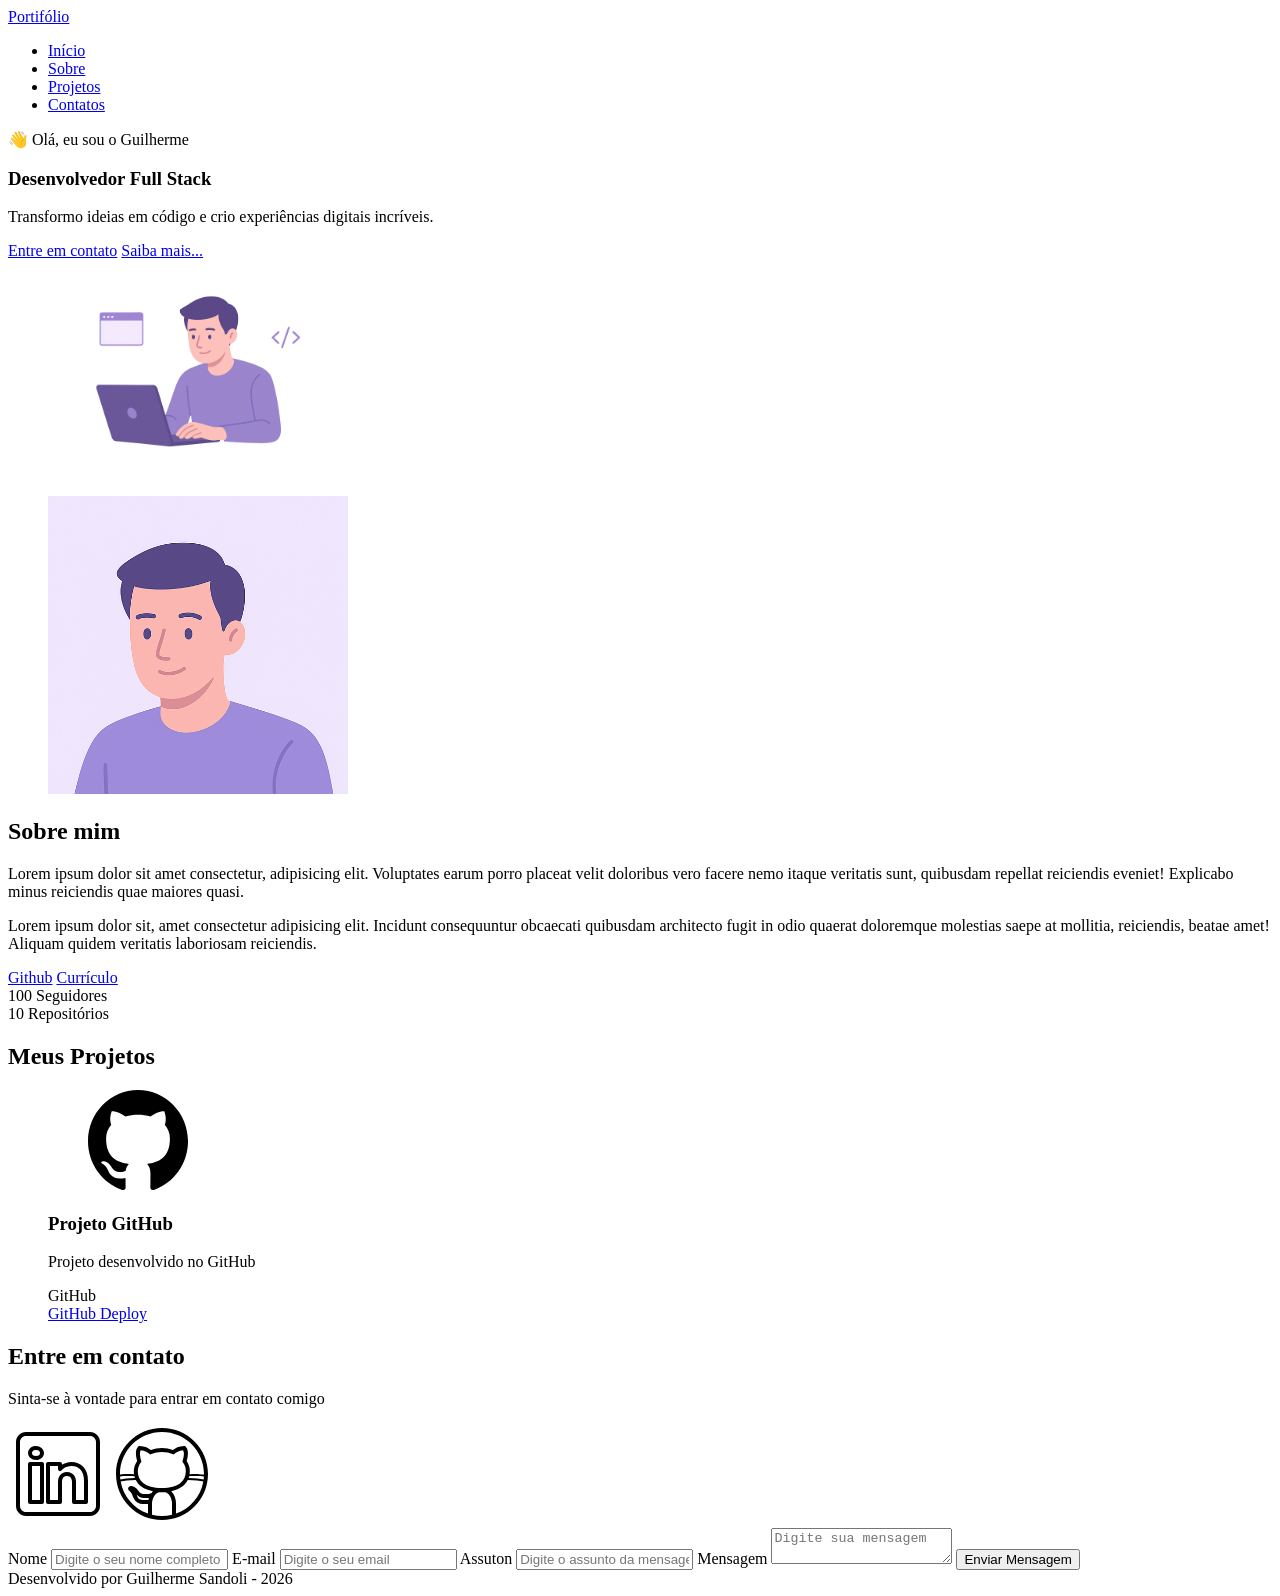
==== index.html @ ab2e829a ":sparkles: success finalizado!" ====
<!DOCTYPE html>
<html lang="pt-br">

<head>
    <meta charset="UTF-8">
    <meta name="viewport" content="width=device-width, initial-scale=1.0">
    <meta name="author" content="Guilherme Sandoli">
    <meta name="description"
        content="Portfólio Pessoal do Guilherme Sandoli, desenvolvedor Full Stack especializado em criar experiências digitais incríveis. Conheça meus projetos e entre em contato.">
    <meta name="robots" content="index, follow">
    <meta name="author" content="Guilherme Sandoli">
    <link rel="icon" type="iamge/svg+xml" href="./assets/img/favicon.svg">
    <title>Portifólio do Guilherme Sandoli</title>
</head>

<body>
    <!-- Cabeçalho da Página-->
    <header>
        <div>
            <!--Titulo do Cabeçalho-->
            <a href="index.html" id="titulo">Portifólio</a>

            <!-- Menu de Navegação-->
            <nav>
                <ul class="menu-list">
                    <li><a href="#hero">Início</a></li>
                    <li><a href="#about">Sobre</a></li>
                    <li><a href="#projects">Projetos</a></li>
                    <li><a href="#contact">Contatos</a></li>
                </ul>
            </nav>
        </div>
    </header>
    <!-- Seção Principal da Página-->
    <main>
        <!-- Seção Hero-->
        <section id="hero" class="section-container hero-container">

            <article>
                <span>👋 Olá, eu sou o Guilherme</span>
                <h1>Desenvolvedor Full Stack</h1>
                <p>Transformo ideias em código e crio experiências digitais incríveis.</p>
                <div class="buttons-container">
                    <a href="#contact" class="botao">Entre em contato</a>
                    <a href="#about" class="botao-outline">Saiba mais...</a>
                </div>

            </article>
            <figure class="hero-image">
                <img src="./assets/img/foto_dev_man.svg" alt="Foto do Autor do Site" class="float-animation"
                    width="300px">
            </figure>
        </section>
        <!-- Seção Sobre Mim-->
        <section id="about" class="section-container about-container">

            <figure class="about-image">
                <img src="./assets/img/avatar_dev_man.svg" alt="Foto - Perfil Autor do Site" width="300px">
            </figure>
            <article class="about-content">
                <h2>Sobre mim</h2>
                <p>Lorem ipsum dolor sit amet consectetur, adipisicing elit. Voluptates earum porro placeat velit
                    doloribus vero facere nemo itaque veritatis sunt, quibusdam repellat reiciendis eveniet! Explicabo
                    minus reiciendis quae maiores quasi.</p>
                <p>Lorem ipsum dolor sit, amet consectetur adipisicing elit. Incidunt consequuntur obcaecati quibusdam
                    architecto fugit in odio quaerat doloremque molestias saepe at mollitia, reiciendis, beatae amet!
                    Aliquam quidem veritatis laboriosam reiciendis.</p>
                <div class="about-buttons-data">
                    <div class="buttons-container">
                        <a href="#" target="_blank" class="botao">Github</a>
                        <a href="#" target="_blank" class="botao-outline">Currículo</a>
                    </div>
                    <div class="data=container">
                        <div class="data-item">
                            <span class="data-number">100</span>
                            <span class="data-label">Seguidores</span>
                        </div>
                        <div class="data-item">
                            <span class="data-number">10</span>
                            <span class="data-label">Repositórios</span>
                        </div>
                    </div>
                </div>
            </article>

        </section>
        <!-- Seção Projetos-->
        <section id="projects" class="section-container projects-container">
            <h2>Meus Projetos</h2>

            <!-- Swiper Container -->
            <div class="swiper projects-swiper">
                <div class="swiper-wrapper">

                    <figure class="swiper-slide">

                        <article class="project-card">

                            <!-- Ícone da Tecnologia padrão do projeto -->
                            <figure class="project-image">
                                <img src="./assets/icons/languages/github.svg" alt="Ícone do GitHub" width="100px">
                            </figure>

                            <!-- Conteúdo do Projeto -->
                            <div class="project-content">

                                <h3>Projeto GitHub</h3>
                                <p>Projeto desenvolvido no GitHub</p>

                                <!-- Tags do Projeto -->
                                <div class="project-tags">
                                    <span class="tag">GitHub</span>
                                </div>

                                <!-- Links do Projeto -->
                                <div class="project-buttons">
                                    <a href="#" target="_blank" class="botao botao-sm">

                                        GitHub
                                    </a>
                                    <a href="#" target="_blank" class="botao-outline botao-sm">

                                        Deploy
                                    </a>
                                </div>

                            </div>

                        </article>

                </div>

            </div>

            <!-- Botões de Navegação -->
            <div class="swiper-button-next"></div>
            <div class="swiper-button-prev"></div>

            <!-- Paginação -->
            <div class="swiper-pagination"></div>

            </div>


        </section>
        <!-- Seção Contato-->
        <section id="contact" class="section=container contact-container">
            <article>
                <h2>Entre em contato</h2>
                <p>Sinta-se à vontade para entrar em contato comigo</p>

                <div class="social-container">
                    <a href="https://www.linkedin.com/in/guisandoli/" target="_blank" class="social-icon" aria-label="Linkedin"><img src="./assets/icons/social/linkedin.svg" alt="Link do Linkedin"></a>
                    <a href="https://github.com/guitxc" target="_blank" class="social-icon" aria-label="Github"><img src="./assets/icons/social/github.svg" alt="Link do Github"></a>
                </div>
            </article>
            <form id="formulario">

                <label for="nome">Nome</label>
                <input id="nome" name="nome" type="text" placeholder="Digite o seu nome completo">
                <span id="erro-nome"></span>
                
                <label for="email">E-mail</label>
                <input id="email" name="email" type="text" placeholder="Digite o seu email">
                <span id="erro-email"></span>

                <label for="assunto">Assuton</label>
                <input id="assunto" name="assunto" type="text" placeholder="Digite o assunto da mensagem">
                <span id="erro-assunto"></span>

                <label for="messagem">Mensagem</label>
                <textarea name="mensagem" id="mensagem" placeholder="Digite sua mensagem"></textarea>
                <span id="erro-mensagem"></span>
                <button class="botao" type="submit">Enviar Mensagem</button>

            </form>

        </section>
    </main>
    <!-- Rodapé da Página-->
    <footer>
        Desenvolvido por Guilherme Sandoli - 2026
    </footer>
</body>

</html>
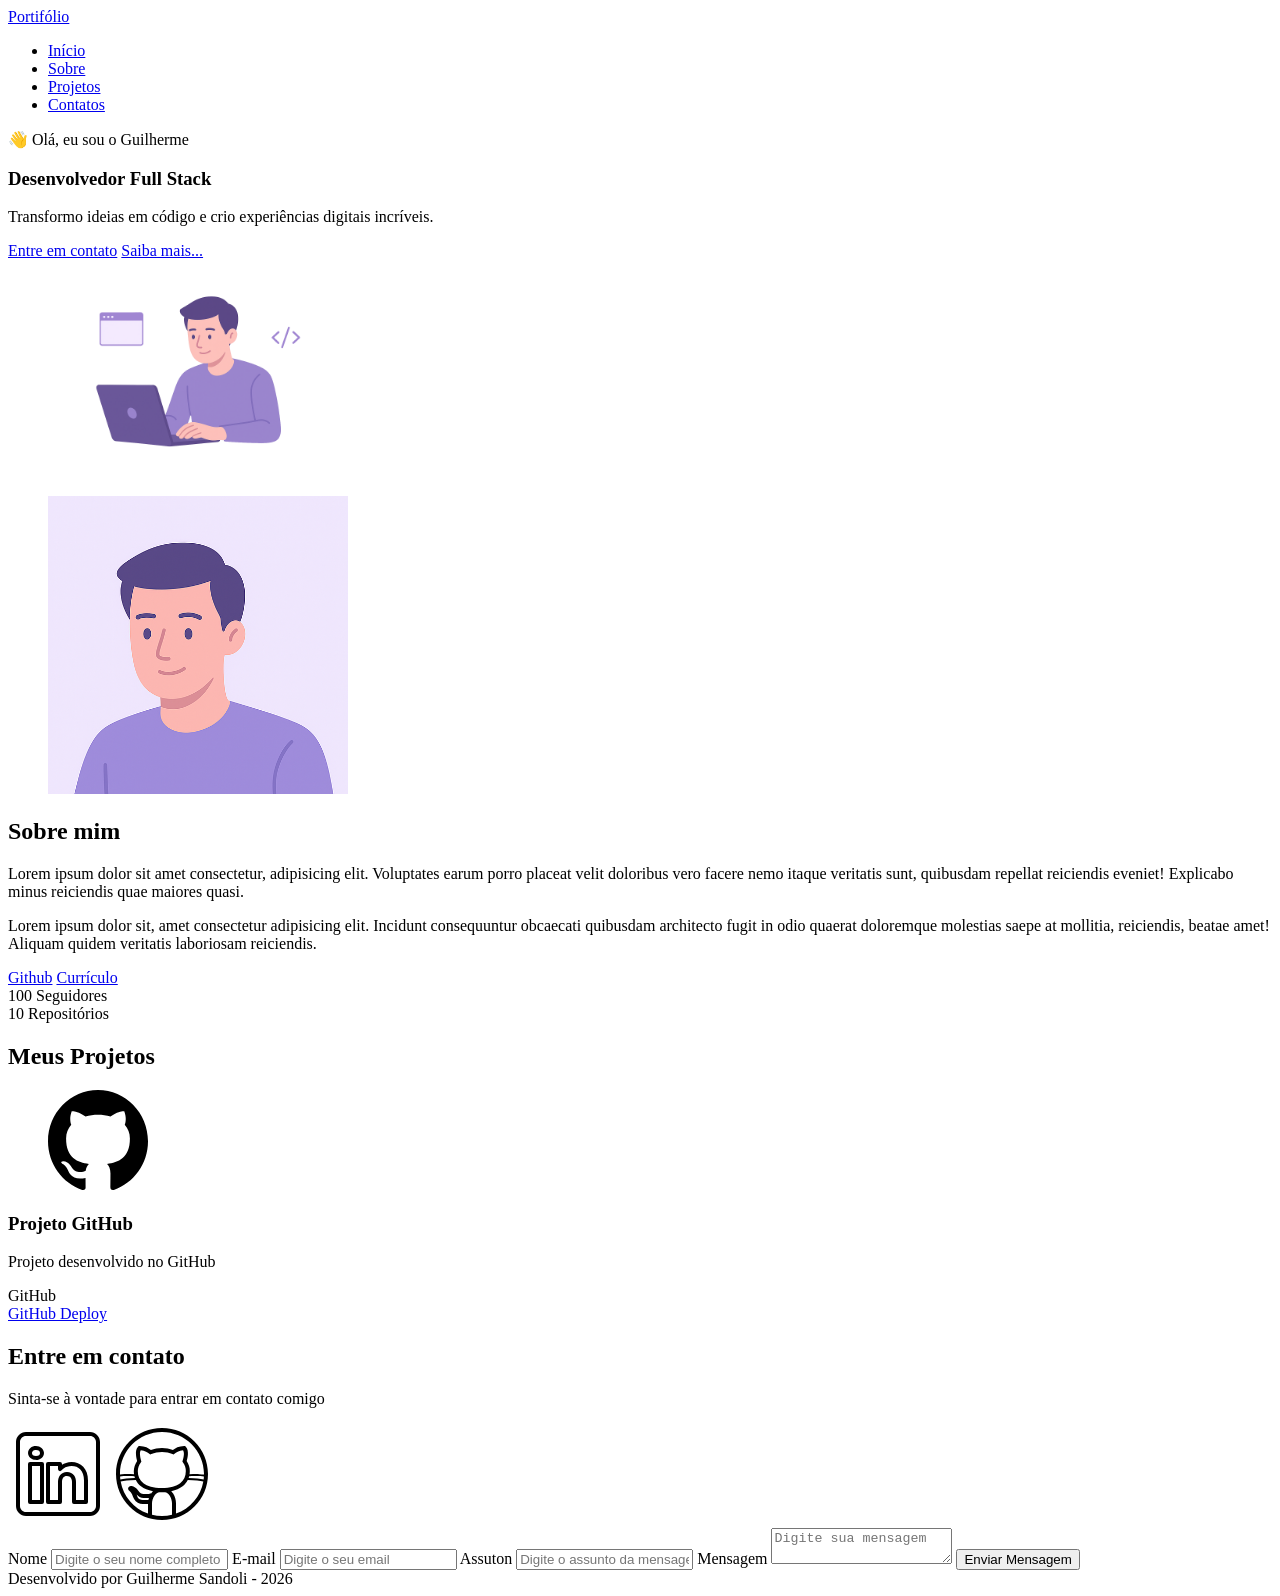
==== commit aaff13de: "✨ New Feature: Criação da branch 01_html" ====
--- a/index.html
+++ b/index.html
@@ -92,7 +92,7 @@
             <div class="swiper projects-swiper">
                 <div class="swiper-wrapper">
 
-                    <figure class="swiper-slide">
+                    <div class="swiper-slide">
 
                         <article class="project-card">
 
@@ -128,16 +128,16 @@
 
                         </article>
 
+                    </div>
+
                 </div>
 
-            </div>
+                <!-- Botões de Navegação -->
+                <div class="swiper-button-next"></div>
+                <div class="swiper-button-prev"></div>
 
-            <!-- Botões de Navegação -->
-            <div class="swiper-button-next"></div>
-            <div class="swiper-button-prev"></div>
-
-            <!-- Paginação -->
-            <div class="swiper-pagination"></div>
+                <!-- Paginação -->
+                <div class="swiper-pagination"></div>
 
             </div>
 
@@ -150,8 +150,10 @@
                 <p>Sinta-se à vontade para entrar em contato comigo</p>
 
                 <div class="social-container">
-                    <a href="https://www.linkedin.com/in/guisandoli/" target="_blank" class="social-icon" aria-label="Linkedin"><img src="./assets/icons/social/linkedin.svg" alt="Link do Linkedin"></a>
-                    <a href="https://github.com/guitxc" target="_blank" class="social-icon" aria-label="Github"><img src="./assets/icons/social/github.svg" alt="Link do Github"></a>
+                    <a href="https://www.linkedin.com/in/guisandoli/" target="_blank" class="social-icon"
+                        aria-label="Linkedin"><img src="./assets/icons/social/linkedin.svg" alt="Link do Linkedin"></a>
+                    <a href="https://github.com/guitxc" target="_blank" class="social-icon" aria-label="Github"><img
+                            src="./assets/icons/social/github.svg" alt="Link do Github"></a>
                 </div>
             </article>
             <form id="formulario">
@@ -159,7 +161,7 @@
                 <label for="nome">Nome</label>
                 <input id="nome" name="nome" type="text" placeholder="Digite o seu nome completo">
                 <span id="erro-nome"></span>
-                
+
                 <label for="email">E-mail</label>
                 <input id="email" name="email" type="text" placeholder="Digite o seu email">
                 <span id="erro-email"></span>
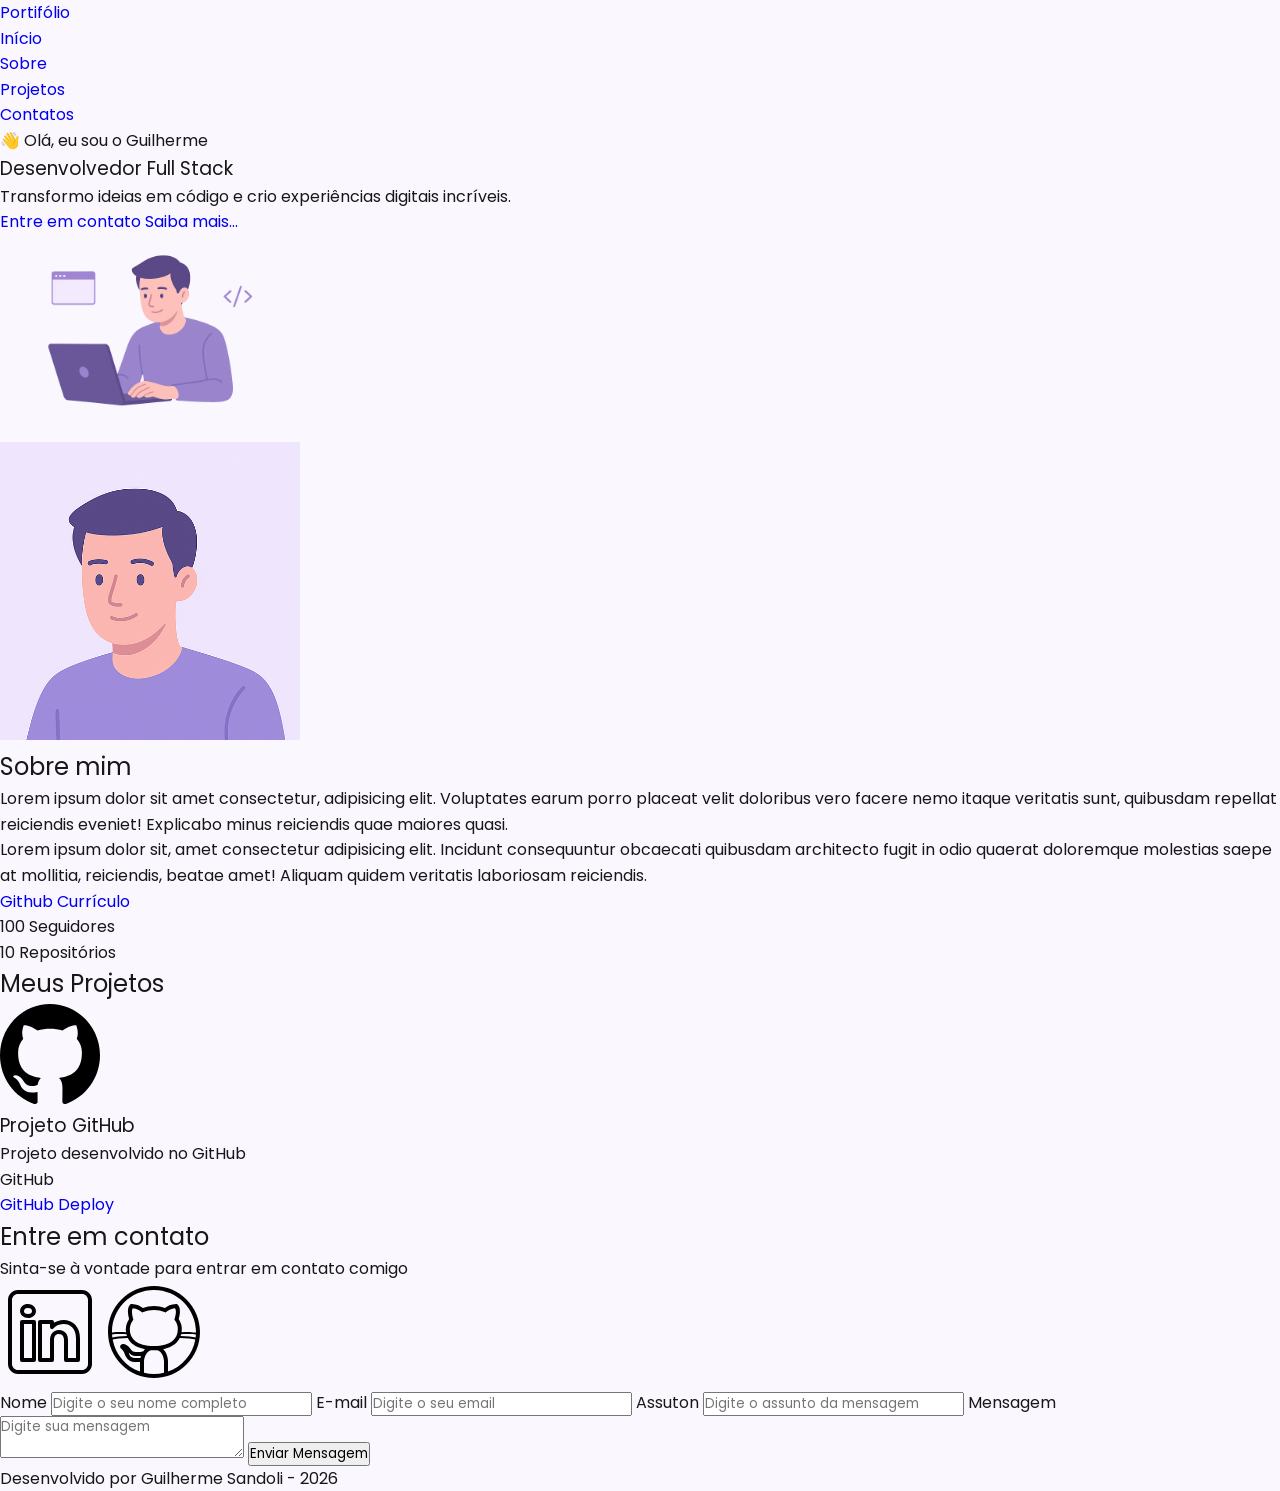
==== commit eeb65fbe: "📱 Design:  Css iniciado" ====
--- a/index.html
+++ b/index.html
@@ -2,6 +2,12 @@
 <html lang="pt-br">
 
 <head>
+    <!-- Fontes do Google -->
+    <link rel="preconnect" href="https://fonts.googleapis.com">
+    <link rel="preconnect" href="https://fonts.gstatic.com" crossorigin>
+
+    <!-- Fonte do Google - Poppins -->
+    <link href="https://fonts.googleapis.com/css2?family=Poppins&display=swap" rel="stylesheet">
     <meta charset="UTF-8">
     <meta name="viewport" content="width=device-width, initial-scale=1.0">
     <meta name="author" content="Guilherme Sandoli">
@@ -10,6 +16,7 @@
     <meta name="robots" content="index, follow">
     <meta name="author" content="Guilherme Sandoli">
     <link rel="icon" type="iamge/svg+xml" href="./assets/img/favicon.svg">
+    <link rel="stylesheet" href="./assets/css/styles.css">
     <title>Portifólio do Guilherme Sandoli</title>
 </head>
 
--- a/assets/css/styles.css
+++ b/assets/css/styles.css
@@ -0,0 +1,78 @@
+* {
+    margin: 0;
+    padding: 0;
+    box-sizing: border-box;
+    font-family: 'Poppins', sans-serif;
+    font-weight: 400;
+    text-decoration: none;
+    outline: none;
+}
+
+/* Variáveis */
+
+:root {
+
+    /* Paleta de Cores - Purple */
+    --purple-50: #f4eaff;
+    --purple-100: #e9dcfa;
+    --purple-200: #cdb3f0;
+    --purple-300: #b186e5;
+    --purple-400: #9460db;
+    --purple-500: #6b36c8;
+    --purple-600: #5b2ca0;
+    --purple-700: #4c2177;
+    --purple-800: #441f88;
+    --purple-900: #2a0e4d;
+    --purple-950: #1a0730;
+
+    /* Cores Neutras */
+    --gray-200: #e8e8e8;
+    --gray-400: #505861;
+    --black: #171717;
+    --white: #FAF7FF;
+
+    /* Cores de Estado */
+    --error: #e63946;
+
+    /* Sombras */
+    --shadow-sm: 0 0.25rem 0.5rem rgba(0, 0, 0, 0.05);
+    --shadow-md: 0 0.25rem 0.75rem rgba(107, 54, 200, 0.3);
+    --shadow-lg: 0 0.5rem 1.5rem rgba(107, 54, 200, 0.2);
+
+    /* Espaçamentos */
+    --spacing-xs: 0.5rem;
+    --spacing-sm: 1rem;
+    --spacing-md: 1.5rem;
+    --spacing-lg: 2rem;
+    --spacing-xl: 3rem;
+    --spacing-2xl: 4rem;
+
+    /* Tamanhos de Fonte */
+    --text-sm: 0.75rem;
+    --text-base: 1rem;
+    --text-lg: 1.25rem;
+    --text-xl: 1.5rem;
+    --text-2xl: 2rem;
+    --text-3xl: 2.5rem;
+
+    /* Border Radius */
+    --radius-sm: 0.25rem;
+    --radius-md: 0.5rem;
+    --radius-lg: 1rem;
+    --radius-xl: 2rem;
+    --radius-full: 50%;
+
+    /* Animação Padrão */
+    --transition-default: all 0.3s ease;
+}
+
+html {
+    scroll-behavior: smooth;
+}
+
+body {
+    min-height: 100vh;
+    background-color: var(--white);
+    line-height: 1.6;
+    color: var(--black);
+}
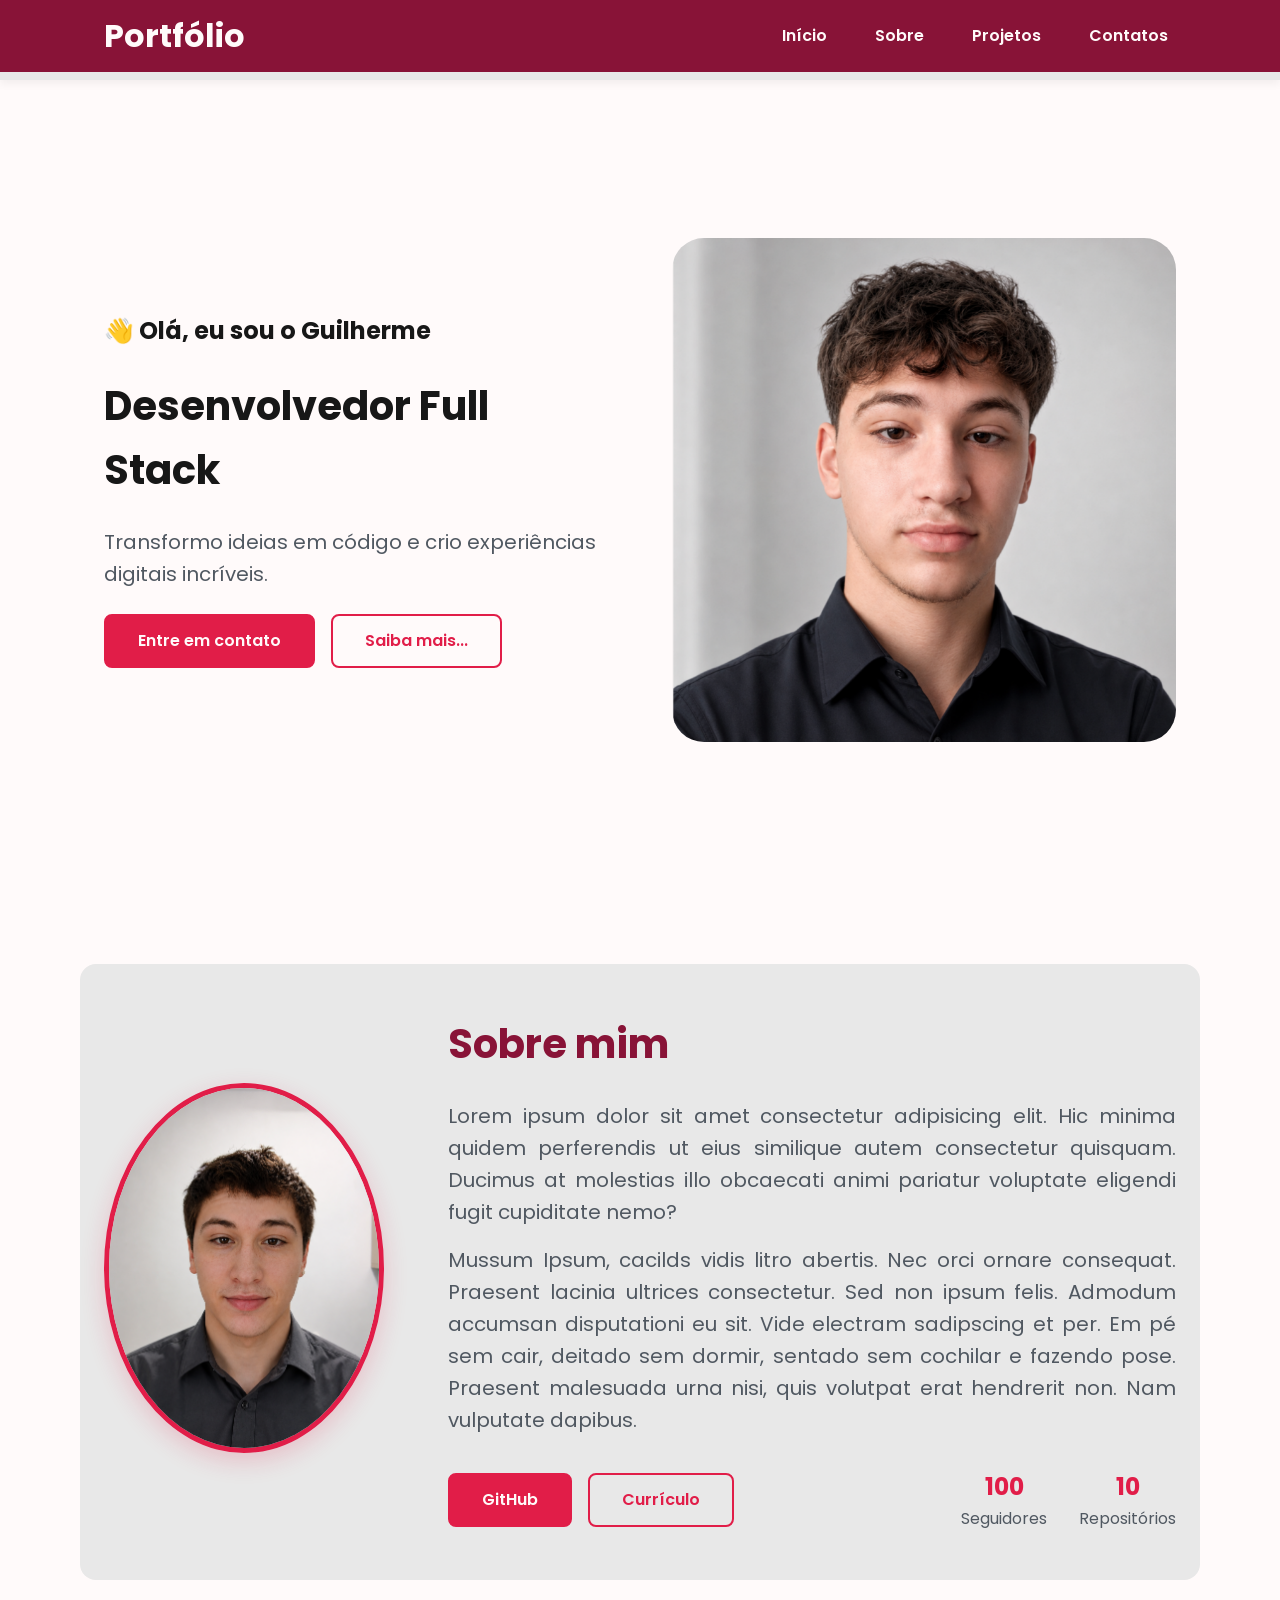
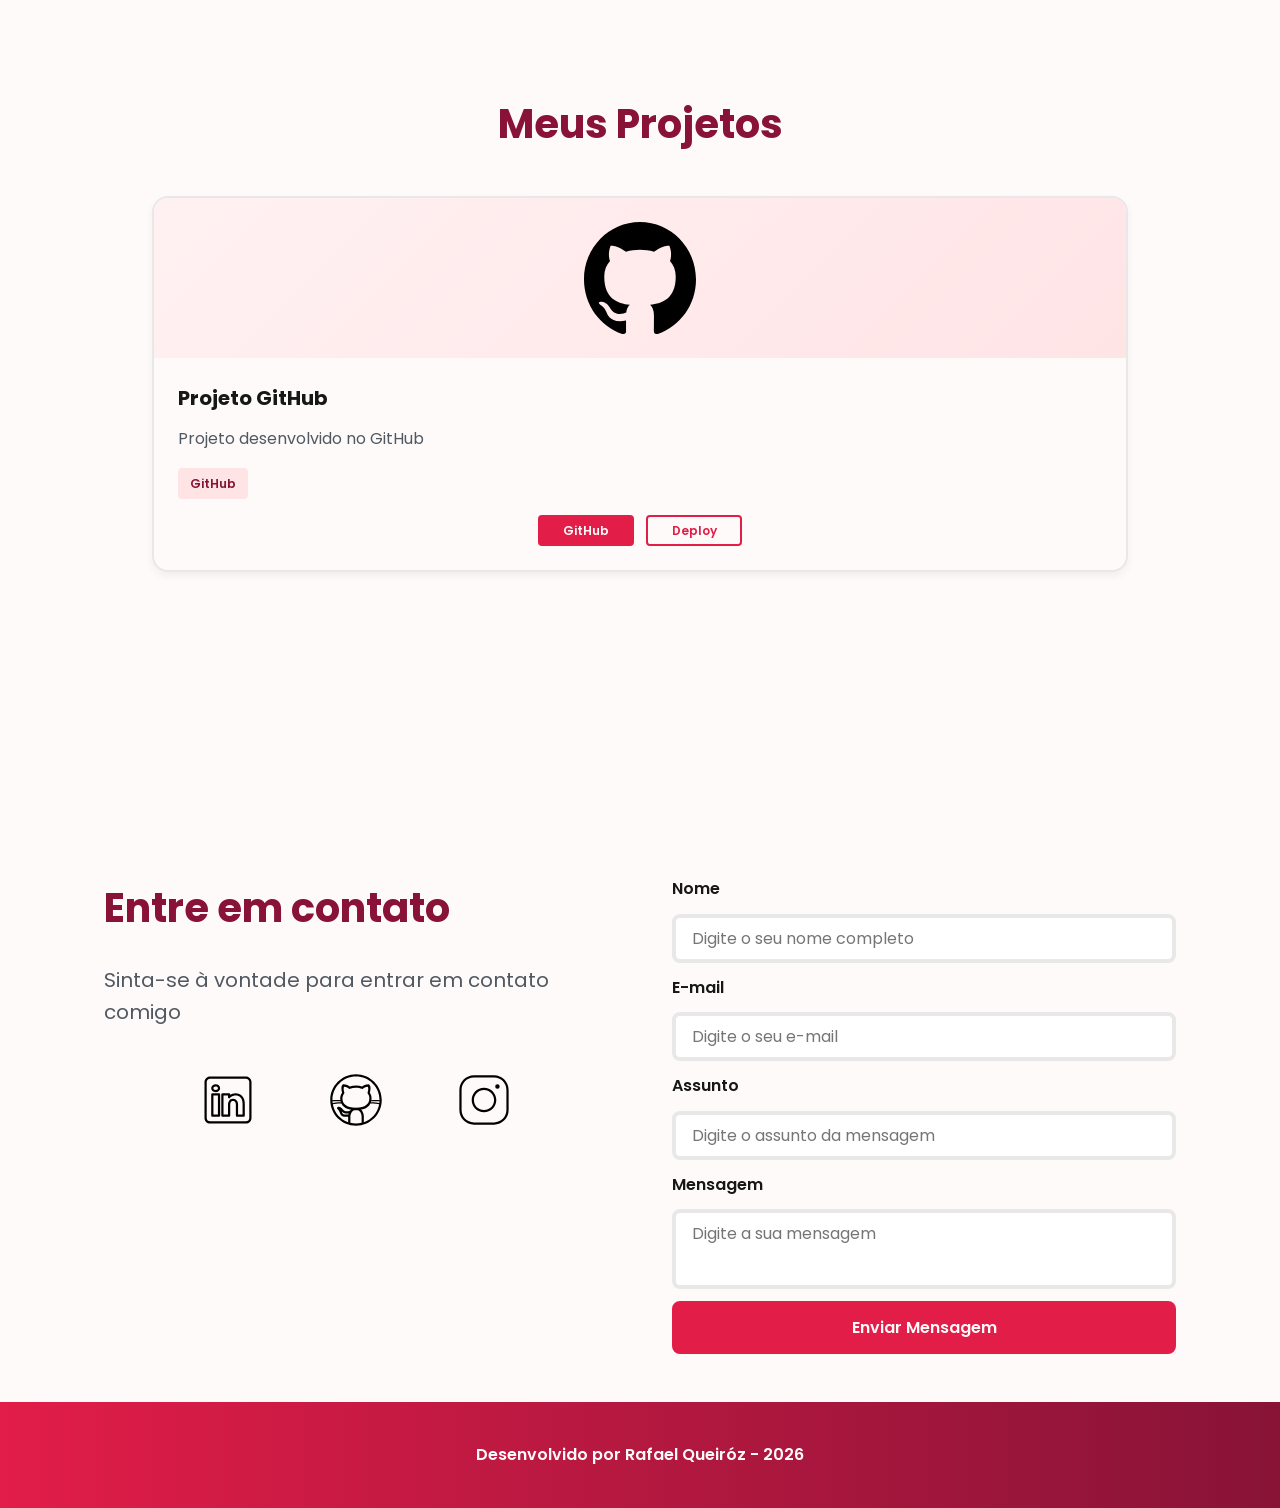
==== commit 14e10dd1: "📱 Design:  Melhorando o CSS" ====
--- a/index.html
+++ b/index.html
@@ -1,195 +1,289 @@
-<!DOCTYPE html>
+<!doctype html>
 <html lang="pt-br">
-
-<head>
+	<head>
+
     <!-- Fontes do Google -->
     <link rel="preconnect" href="https://fonts.googleapis.com">
     <link rel="preconnect" href="https://fonts.gstatic.com" crossorigin>
 
     <!-- Fonte do Google - Poppins -->
     <link href="https://fonts.googleapis.com/css2?family=Poppins&display=swap" rel="stylesheet">
-    <meta charset="UTF-8">
-    <meta name="viewport" content="width=device-width, initial-scale=1.0">
-    <meta name="author" content="Guilherme Sandoli">
-    <meta name="description"
-        content="Portfólio Pessoal do Guilherme Sandoli, desenvolvedor Full Stack especializado em criar experiências digitais incríveis. Conheça meus projetos e entre em contato.">
-    <meta name="robots" content="index, follow">
-    <meta name="author" content="Guilherme Sandoli">
-    <link rel="icon" type="iamge/svg+xml" href="./assets/img/favicon.svg">
+
+		<meta charset="UTF-8" />
+		<meta
+			name="viewport"
+			content="width=device-width, initial-scale=1.0"
+		/>
+
+		<meta name="author" content="Guilherme Sandoli" />
+
+		<meta
+			name="description"
+			content="Portfólio Pessoal do Guilherme Sandoli, 
+                desenvolvedor Full Stack especializado em criar experiências 
+                digitais incríveis. Conheça meus projetos e entre em contato."
+		/>
+
+		<meta name="robots" content="index, follow" />
+
+		<link
+			rel="icon"
+			type="image/svg+xml"
+			href="./assets/img/favicon.svg"
+		/>
+
+    <!-- CSS principal da página -->
     <link rel="stylesheet" href="./assets/css/styles.css">
-    <title>Portifólio do Guilherme Sandoli</title>
-</head>
-
-<body>
-    <!-- Cabeçalho da Página-->
-    <header>
-        <div>
-            <!--Titulo do Cabeçalho-->
-            <a href="index.html" id="titulo">Portifólio</a>
-
-            <!-- Menu de Navegação-->
-            <nav>
-                <ul class="menu-list">
-                    <li><a href="#hero">Início</a></li>
-                    <li><a href="#about">Sobre</a></li>
-                    <li><a href="#projects">Projetos</a></li>
-                    <li><a href="#contact">Contatos</a></li>
-                </ul>
-            </nav>
+
+		<title>Portfólio do Guilherme</title>
+	</head>
+	<body>
+		<!-- Cabeçalho da Página -->
+		<header>
+
+			<div class="menu-content">
+
+				<!-- Título do cabeçalho -->
+				<a href="index.html" id="titulo">Portfólio</a>
+
+				<!-- Menu de Navegação -->
+				<nav>
+					<ul class="menu-list">
+						<li><a href="#hero">Início</a></li>
+						<li><a href="#about">Sobre</a></li>
+						<li><a href="#projects">Projetos</a></li>
+						<li><a href="#contacts">Contatos</a></li>
+					</ul>
+				</nav>
+
+			</div>
+
+		</header>
+
+		<!-- Seção Principal da Página -->
+		<main>
+
+			<!-- Seção Hero -->
+			<section id="hero" class="section-container hero-container">
+
+        <!-- Boas Vindas -->
+        <article class="hero-content">
+
+          <span>👋 Olá, eu sou o Guilherme</span>
+          <h1>Desenvolvedor Full Stack</h1>
+          <p>Transformo ideias em
+              código e crio experiências digitais incríveis.</p>
+
+          <div class="buttons-container">
+            <a href="#contact" class="botao">Entre em contato</a>
+            <a href="#about" class="botao-outline">Saiba mais...</a>
+          </div>
+
+        </article>
+
+        <!-- Imagem da Seção Hero -->
+        <figure class="hero-image">
+          <img 
+            src="./assets/img/fotoProfissional.png"
+            alt="Foto do autor do site"
+            class="float-animation"
+          >
+        </figure>
+
+      </section>
+
+			<!-- Seção Sobre mim -->
+			<section id="about" class="section-container about-container">
+
+          <!-- Imagem da Seção About -->
+          <figure class="about-image">
+            <img
+              src="./assets/img/fotoProfissional1.png"
+              alt="Foto - Perfil do autor do site"
+            >
+          </figure>
+
+          <!-- Conteúdo da Seção About -->
+          <article class="about-content">
+            <h2>Sobre mim</h2>
+            <p>
+              Lorem ipsum dolor sit amet consectetur 
+              adipisicing elit. Hic minima quidem perferendis 
+              ut eius similique autem consectetur quisquam. 
+              Ducimus at molestias illo obcaecati animi pariatur 
+              voluptate eligendi fugit cupiditate nemo?
+            </p>
+            <p>
+              Mussum Ipsum, cacilds vidis litro abertis. 
+              Nec orci ornare consequat. Praesent lacinia 
+              ultrices consectetur. Sed non ipsum felis. 
+              Admodum accumsan disputationi eu sit. 
+              Vide electram sadipscing et per. 
+              Em pé sem cair, deitado sem dormir, 
+              sentado sem cochilar e fazendo pose. 
+              Praesent malesuada urna nisi, 
+              quis volutpat erat hendrerit non. 
+              Nam vulputate dapibus.
+            </p>
+
+            <!-- Links (GitHub + Curriculo) e Dados do GitHub-->
+            <div class="about-buttons-data">
+
+              <!-- Links -->
+              <div class="buttons-container">
+                <a href="#" target="_blank" class="botao">GitHub</a>
+                <a href="#" target="_blank" class="botao-outline">Currículo</a>
+              </div>
+
+              <!-- Dados - Repósitório Github -->
+              <div class="data-container">
+
+                <!-- Numero de Seguidores -->
+                <div class="data-item">
+                  <span class="data-number">100</span>
+                  <span class="data-label">Seguidores</span>
+                </div>
+
+                <!-- Numero de Repositórios Públicos -->
+                <div class="data-item">
+                  <span class="data-number">10</span>
+                  <span class="data-label">Repositórios</span>
+                </div>
+
+              </div>
+
+            </div>
+          </article>
+
+      </section>
+
+			<!-- Seção de Projetos -->
+			<section id="projects" class="section-container projects-container">
+
+        <h2>Meus Projetos</h2>
+
+        <!-- Swiper Container -->
+        <div class="swiper projects-swiper">
+
+          <div class="swiper-wrapper">
+
+            <div class="swiper-slide">
+
+              <article class="project-card">
+
+                <!-- Ícone da Tecnologia padrão do projeto -->
+                <figure class="project-image">
+                  <img src="./assets/icons/languages/github.svg"
+                      alt="Ícone do GitHub"
+                  >
+                </figure>
+
+                <!-- Conteúdo do Projeto -->
+                <div class="project-content">
+
+                  <h3>Projeto GitHub</h3>
+                  <p>Projeto desenvolvido no GitHub</p>
+
+                  <!-- Tags do Projeto -->
+                  <div class="project-tags">
+                    <span class="tag">GitHub</span>
+                  </div>
+
+                  <!-- Links do Projeto -->
+                  <div class="project-buttons">
+                    <a href="#" target="_blank" class="botao botao-sm">
+                      GitHub
+                    </a>
+                    <a href="#" target="_blank" class="botao-outline botao-sm">
+                      Deploy
+                    </a>
+                  </div>
+
+                </div>
+
+              </article>
+
+            </div>
+
+          </div>
+
+          <!-- Botões de Navegação -->
+          <div class="swiper-button-next"></div>
+          <div class="swiper-button-prev"></div>
+
+          <!-- Paginação -->
+          <div class="swiper-pagination"></div>
+
         </div>
-    </header>
-    <!-- Seção Principal da Página-->
-    <main>
-        <!-- Seção Hero-->
-        <section id="hero" class="section-container hero-container">
-
-            <article>
-                <span>👋 Olá, eu sou o Guilherme</span>
-                <h1>Desenvolvedor Full Stack</h1>
-                <p>Transformo ideias em código e crio experiências digitais incríveis.</p>
-                <div class="buttons-container">
-                    <a href="#contact" class="botao">Entre em contato</a>
-                    <a href="#about" class="botao-outline">Saiba mais...</a>
-                </div>
-
-            </article>
-            <figure class="hero-image">
-                <img src="./assets/img/foto_dev_man.svg" alt="Foto do Autor do Site" class="float-animation"
-                    width="300px">
-            </figure>
-        </section>
-        <!-- Seção Sobre Mim-->
-        <section id="about" class="section-container about-container">
-
-            <figure class="about-image">
-                <img src="./assets/img/avatar_dev_man.svg" alt="Foto - Perfil Autor do Site" width="300px">
-            </figure>
-            <article class="about-content">
-                <h2>Sobre mim</h2>
-                <p>Lorem ipsum dolor sit amet consectetur, adipisicing elit. Voluptates earum porro placeat velit
-                    doloribus vero facere nemo itaque veritatis sunt, quibusdam repellat reiciendis eveniet! Explicabo
-                    minus reiciendis quae maiores quasi.</p>
-                <p>Lorem ipsum dolor sit, amet consectetur adipisicing elit. Incidunt consequuntur obcaecati quibusdam
-                    architecto fugit in odio quaerat doloremque molestias saepe at mollitia, reiciendis, beatae amet!
-                    Aliquam quidem veritatis laboriosam reiciendis.</p>
-                <div class="about-buttons-data">
-                    <div class="buttons-container">
-                        <a href="#" target="_blank" class="botao">Github</a>
-                        <a href="#" target="_blank" class="botao-outline">Currículo</a>
-                    </div>
-                    <div class="data=container">
-                        <div class="data-item">
-                            <span class="data-number">100</span>
-                            <span class="data-label">Seguidores</span>
-                        </div>
-                        <div class="data-item">
-                            <span class="data-number">10</span>
-                            <span class="data-label">Repositórios</span>
-                        </div>
-                    </div>
-                </div>
-            </article>
-
-        </section>
-        <!-- Seção Projetos-->
-        <section id="projects" class="section-container projects-container">
-            <h2>Meus Projetos</h2>
-
-            <!-- Swiper Container -->
-            <div class="swiper projects-swiper">
-                <div class="swiper-wrapper">
-
-                    <div class="swiper-slide">
-
-                        <article class="project-card">
-
-                            <!-- Ícone da Tecnologia padrão do projeto -->
-                            <figure class="project-image">
-                                <img src="./assets/icons/languages/github.svg" alt="Ícone do GitHub" width="100px">
-                            </figure>
-
-                            <!-- Conteúdo do Projeto -->
-                            <div class="project-content">
-
-                                <h3>Projeto GitHub</h3>
-                                <p>Projeto desenvolvido no GitHub</p>
-
-                                <!-- Tags do Projeto -->
-                                <div class="project-tags">
-                                    <span class="tag">GitHub</span>
-                                </div>
-
-                                <!-- Links do Projeto -->
-                                <div class="project-buttons">
-                                    <a href="#" target="_blank" class="botao botao-sm">
-
-                                        GitHub
-                                    </a>
-                                    <a href="#" target="_blank" class="botao-outline botao-sm">
-
-                                        Deploy
-                                    </a>
-                                </div>
-
-                            </div>
-
-                        </article>
-
-                    </div>
-
-                </div>
-
-                <!-- Botões de Navegação -->
-                <div class="swiper-button-next"></div>
-                <div class="swiper-button-prev"></div>
-
-                <!-- Paginação -->
-                <div class="swiper-pagination"></div>
-
-            </div>
-
-
-        </section>
-        <!-- Seção Contato-->
-        <section id="contact" class="section=container contact-container">
-            <article>
-                <h2>Entre em contato</h2>
-                <p>Sinta-se à vontade para entrar em contato comigo</p>
-
-                <div class="social-container">
-                    <a href="https://www.linkedin.com/in/guisandoli/" target="_blank" class="social-icon"
-                        aria-label="Linkedin"><img src="./assets/icons/social/linkedin.svg" alt="Link do Linkedin"></a>
-                    <a href="https://github.com/guitxc" target="_blank" class="social-icon" aria-label="Github"><img
-                            src="./assets/icons/social/github.svg" alt="Link do Github"></a>
-                </div>
-            </article>
-            <form id="formulario">
-
-                <label for="nome">Nome</label>
-                <input id="nome" name="nome" type="text" placeholder="Digite o seu nome completo">
-                <span id="erro-nome"></span>
-
-                <label for="email">E-mail</label>
-                <input id="email" name="email" type="text" placeholder="Digite o seu email">
-                <span id="erro-email"></span>
-
-                <label for="assunto">Assuton</label>
-                <input id="assunto" name="assunto" type="text" placeholder="Digite o assunto da mensagem">
-                <span id="erro-assunto"></span>
-
-                <label for="messagem">Mensagem</label>
-                <textarea name="mensagem" id="mensagem" placeholder="Digite sua mensagem"></textarea>
-                <span id="erro-mensagem"></span>
-                <button class="botao" type="submit">Enviar Mensagem</button>
-
-            </form>
-
-        </section>
-    </main>
-    <!-- Rodapé da Página-->
-    <footer>
-        Desenvolvido por Guilherme Sandoli - 2026
+
+      </section>
+
+			<!-- Seção de Contatos -->
+			<section id="contacts" class="section-container contact-container">
+
+        <!-- Redes Sociais -->
+        <article class="contact-info">
+
+          <h2>Entre em contato</h2>
+          <p>Sinta-se à vontade para entrar em contato comigo</p>
+
+          <!-- Links para as Redes Sociais -->
+          <div class="social-container">
+
+            <a href="https://www.linkedin.com/in/guisandoli/" target="_blank" class="social-icon" aria-label="LinkedIn">
+              <img
+                src="./assets/icons/social/linkedin.svg"
+                alt="Link para o LinkedIn"
+              >
+            </a>
+
+            <a href="https://github.com/guitxc" target="_blank" class="social-icon" aria-label="GitHub">
+              <img
+                src="./assets/icons/social/github.svg"
+                alt="Link para o GitHub"
+              >
+            </a>
+
+            <a href="https://www.instagram.com/gui.snd" target="_blank" class="social-icon" aria-label="Instagram">
+              <img
+                src="./assets/icons/social/instagram.svg"
+                alt="Link para o Instagram"
+              >
+            </a>
+
+          </div>
+        </article>
+
+
+        <!-- Formulário de Contato -->
+        <form id="formulario">
+
+          <label for="nome">Nome</label>
+          <input id="nome" name="nome" type="text" placeholder="Digite o seu nome completo">
+          <span id="erro-nome"></span>
+
+          <label for="email">E-mail</label>
+          <input id="email" name="email" type="text" placeholder="Digite o seu e-mail">
+          <span id="erro-email"></span>
+
+          <label for="assunto">Assunto</label>
+          <input id="assunto" name="assunto" type="text" placeholder="Digite o assunto da mensagem">
+          <span id="erro-assunto"></span>
+
+          <label for="mensagem">Mensagem</label>
+          <textarea id="mensagem" name="mensagem" placeholder="Digite a sua mensagem"></textarea>
+          <span id="erro-mensagem"></span>
+
+          <button class="botao" type="submit">Enviar Mensagem</button>
+
+        </form>
+
+      </section>
+		</main>
+
+		<!-- Rodapé da Pàgina -->
+		<footer>
+      Desenvolvido por Rafael Queiróz - 2026
     </footer>
-</body>
-
+	</body>
 </html>
--- a/assets/css/styles.css
+++ b/assets/css/styles.css
@@ -1,43 +1,42 @@
+/* Reset do Navegador */
 * {
-    margin: 0;
-    padding: 0;
-    box-sizing: border-box;
-    font-family: 'Poppins', sans-serif;
-    font-weight: 400;
-    text-decoration: none;
-    outline: none;
-}
+  margin: 0;
+  padding: 0;
+  box-sizing: border-box;
+  font-family: 'Poppins', sans-serif;
+  font-weight: 400;
+  text-decoration: none;
+  outline: none;
+}    
 
 /* Variáveis */
-
 :root {
-
-    /* Paleta de Cores - Purple */
-    --purple-50: #f4eaff;
-    --purple-100: #e9dcfa;
-    --purple-200: #cdb3f0;
-    --purple-300: #b186e5;
-    --purple-400: #9460db;
-    --purple-500: #6b36c8;
-    --purple-600: #5b2ca0;
-    --purple-700: #4c2177;
-    --purple-800: #441f88;
-    --purple-900: #2a0e4d;
-    --purple-950: #1a0730;
+    /* Paleta de Cores - Vermelho */
+    --purple-50: #fff1f2;
+    --purple-100: #ffe4e6;
+    --purple-200: #fecdd3;
+    --purple-300: #fda4af;
+    --purple-400: #fb7185;
+    --purple-500: #e11d48;
+    --purple-600: #be123c;
+    --purple-700: #9f1239;
+    --purple-800: #881337;
+    --purple-900: #4c0519;
+    --purple-950: #2a020d;
 
     /* Cores Neutras */
     --gray-200: #e8e8e8;
     --gray-400: #505861;
     --black: #171717;
-    --white: #FAF7FF;
+    --white: #fffafa;
 
     /* Cores de Estado */
     --error: #e63946;
 
     /* Sombras */
     --shadow-sm: 0 0.25rem 0.5rem rgba(0, 0, 0, 0.05);
-    --shadow-md: 0 0.25rem 0.75rem rgba(107, 54, 200, 0.3);
-    --shadow-lg: 0 0.5rem 1.5rem rgba(107, 54, 200, 0.2);
+    --shadow-md: 0 0.25rem 0.75rem rgba(225, 29, 72, 0.3);
+    --shadow-lg: 0 0.5rem 1.5rem rgba(225, 29, 72, 0.2);
 
     /* Espaçamentos */
     --spacing-xs: 0.5rem;
@@ -66,13 +65,576 @@
     --transition-default: all 0.3s ease;
 }
 
+/* Configurações Básicas */
+
 html {
-    scroll-behavior: smooth;
+  scroll-behavior: smooth;
 }
 
 body {
-    min-height: 100vh;
-    background-color: var(--white);
-    line-height: 1.6;
-    color: var(--black);
+  display: flex;
+  flex-direction: column;
+  min-height: 100vh;
+  background-color: var(--white);
+  line-height: 1.6;
+  color: var(--black);
+}
+
+main {
+  flex: 1;
+}
+
+/* Seções - Base Comum */
+
+.section-container {
+  max-width: 70rem;
+  margin: 0 auto;
+  padding: var(--spacing-xl) var(--spacing-md);
+  scroll-margin-top: 6rem;
+}
+
+/* Botões */
+
+.buttons-container {
+  display: flex;
+  gap: var(--spacing-sm);
+}
+
+.botao,
+.botao-outline {
+  display: inline-block;
+  padding: 0.75rem 2rem;
+  border: 0.15rem solid transparent;
+  border-radius: var(--radius-md);
+  font-size: var(--text-base);
+  font-weight: 600;
+  text-align: center;
+  cursor: pointer;
+  transition: var(--transition-default);
+}
+
+.botao {
+  border-color: var(--purple-500);
+  background-color: var(--purple-500);
+  color: var(--white);
+}
+
+.botao:hover {
+  border-color: var(--purple-800);
+  background-color: var(--purple-800);
+  box-shadow: var(--shadow-md);
+  transform: translateY(-0.25rem);
+}
+
+.botao-outline {
+  border-color: var(--purple-500);
+  background-color: transparent;
+  color: var(--purple-500);
+}
+
+.botao-outline:hover {
+  border-color: var(--purple-500);
+  background-color: var(--purple-500);
+  color: var(--white);
+  transform: translateY(-0.25rem);
+}
+
+/* Botões pequenos - Card Projetos */
+
+.botao.botao-sm,
+.botao-outline.botao-sm {
+  min-width: 6rem;
+  padding: 0.25rem var(--spacing-sm);
+  border-width: 0.125rem;
+  border-radius: 0.25rem;
+  font-size: var(--text-sm);
+}
+
+/* Seção Header - Cabeçalho e Menu */
+
+header {
+  position: sticky;
+  top: 0;
+  z-index: 1000;
+  width: 100%;
+  height: 5rem;
+  border-bottom: var(--spacing-xs) solid var(--gray-200);
+  box-shadow: var(--shadow-sm);
+  background-color: var(--purple-800);
+}
+
+header a {
+  font-weight: 600;
+  color: var(--white);
+  transition: color 0.3s ease;
+}
+
+header a:hover {
+  color: var(--purple-100);
+}
+
+#titulo {
+  font-size: var(--text-2xl);
+  font-weight: 700;
+}
+
+.menu-content {
+  display: flex;
+  justify-content: space-between;
+  align-items: center;
+  max-width: 70rem;
+  height: 100%;
+  margin: 0 auto;
+  padding: 0 var(--spacing-md);
+}
+
+.menu-list {
+  display: flex;
+  gap: var(--spacing-lg);
+  list-style: none;
+}
+
+.menu-list a {
+  padding: var(--spacing-xs);
+}
+
+/* Seção Hero */
+
+.hero-container {
+  display: flex;
+  align-items: center;
+  gap: var(--spacing-2xl);
+  min-height: calc(100vh - 5rem);
+}
+
+.hero-content {
+  display: flex;
+  flex: 1;
+  flex-direction: column;
+  gap: var(--spacing-md);
+
+}
+
+.hero-content span {
+  font-size: var(--text-xl);
+  font-weight: 700;
+}
+
+.hero-content h1 {
+  font-size: var(--text-3xl);
+  font-weight: 700;
+}
+
+.hero-content p,
+.about-content p,
+.contact-info p {
+  font-size: var(--text-lg);
+  color: var(--gray-400);
+}
+
+.hero-image {
+  display: flex;
+  flex: 1;
+  justify-content: center;
+}
+
+.hero-image img {
+  width: 100%;
+  max-width: 100%;
+  border-radius: var(--radius-xl);
+}
+
+/* Animação Flutuante */
+@keyframes float {
+  
+  0%,
+  100% {
+    transform: translateY(0);
+  }
+
+  50% {
+    transform: translateY(-1.25rem);
+  }
+
+}
+
+/* Usa animação */
+.float-animation {
+  animation: float 3s ease-in-out infinite;
+}
+
+/* About */
+
+.about-container {
+    display: flex;
+    align-items: center;
+    gap: var(--spacing-2xl);
+    margin: var(--spacing-2xl) auto;
+    border-radius: var(--radius-lg);
+    background-color: var(--gray-200);
+}
+
+.about-image {
+    flex: 0 0 17.5rem;
+}
+
+.about-image img {
+    width: 100%;
+    border: 0.35rem solid var(--purple-500);
+    border-radius: var(--radius-full);
+    box-shadow: var(--shadow-lg);
+}
+
+.about-content h2,
+.projects-container h2,
+.contact-info h2 {
+    margin-bottom: var(--spacing-md);
+    font-size: var(--text-3xl);
+    font-weight: 700;
+    color: var(--purple-800);
+}
+
+.about-content p {
+    margin-bottom: var(--spacing-sm);
+    text-align: justify;
+}
+
+.about-buttons-data {
+    display: flex;
+    justify-content: space-between;
+    align-items: center;
+    gap: var(--spacing-lg);
+    margin-top: var(--spacing-lg);
+}
+
+.about-buttons-data .botao {
+    margin-right: auto;
+}
+
+.data-container {
+    display: flex;
+    gap: var(--spacing-lg);
+    margin-top: 0;
+}
+
+.data-item {
+    display: flex;
+    flex-direction: column;
+    align-items: center;
+}
+
+.data-number {
+    font-size: var(--text-xl);
+    font-weight: 700;
+    text-align: center;
+    color: var(--purple-500);
+}
+
+.data-label {
+    font-size: var(--text-base);
+    text-align: center;
+    color: var(--gray-400);
+}
+
+/* Projects */
+
+.projects-container {
+  scroll-margin-top: 3rem;
+  margin: var(--spacing-2xl) auto; 
+  text-align: center;
+}
+
+.projects-swiper {
+  position: relative;
+  width: 100%;
+  padding: var(--spacing-sm) var(--spacing-xl) var(--spacing-xl);
+  overflow: hidden;
+}
+
+/* Card Projetos */
+
+.project-card {
+  display: flex;
+  flex-direction: column;
+  width: 100%;
+  height: 100%;
+  border: 0.15rem solid var(--gray-200);
+  border-radius: var(--radius-lg);
+  background-color: var(--white);
+  box-shadow: var(--shadow-sm);
+  overflow: hidden;
+  transition: var(--transition-default);
+}
+
+.project-card:hover {
+  box-shadow: var(--shadow-lg);
+}
+
+.project-image {
+  display: flex;
+  justify-content: center;
+  align-items: center;
+  width: 100%;
+  height: 10rem;
+  background: linear-gradient(135deg, var(--purple-50) 0%, var(--purple-100) 100%);
+}
+
+.project-image img {
+  width: 75%;
+  height: 75%;
+  max-width: 7rem;
+  max-height: 7rem;
+  object-fit: contain;
+  transition: transform 0.3s ease;
+}
+
+.project-content {
+  display: flex;
+  flex: 1;
+  flex-direction: column;
+  padding: var(--spacing-md);
+  text-align: left;
+}
+
+.project-content h3 {
+  margin-bottom: 0.75rem;
+  font-size: var(--text-lg);
+  font-weight: 700;
+}
+
+.project-content p {
+  flex: 1;
+  margin-bottom: var(--spacing-sm);
+  font-size: var(--text-base);
+  color: var(--gray-400)
+}
+
+.project-tags {
+  display: flex;
+  flex-wrap: wrap;
+  gap: var(--spacing-xs)
+}
+
+.tag {
+  padding: 0.375rem 0.75rem;
+  border-radius: var(--radius-sm);
+  background-color: var(--purple-100);
+  font-size: var(--text-sm);
+  font-weight: 600;
+  color: var(--purple-800);
+}
+
+.project-buttons {
+  display: flex;
+  justify-content: center;
+  align-items: center;
+  gap: 0.75rem;
+  margin-top: var(--spacing-sm);
+}
+
+/* Configuração do Swiper */
+
+.swiper-wrapper {
+    align-items: stretch;
+}
+
+.swiper-slide {
+    display: flex;
+    height: auto;
+}
+
+/* Botões do Swiper (navegação) */
+.swiper-button-next,
+.swiper-button-prev {
+    width: 3rem;
+    height: 3rem;
+}
+
+.swiper-button-next:after,
+.swiper-button-prev:after {
+    font-size: var(--text-lg);
+    color: var(--purple-500);
+}
+
+.swiper-button-next:hover:after,
+.swiper-button-prev:hover:after {
+    color: var(--purple-800);
+}
+
+/* Indicadores de paginação */
+.swiper-pagination-bullet {
+    width: 0.75rem;
+    height: 0.75rem;
+    background-color: var(--gray-200);
+    opacity: 1;
+}
+
+.swiper-pagination-bullet-active {
+    width: var(--spacing-lg);
+    border-radius: var(--radius-sm);
+    background-color: var(--purple-500);
+}
+
+/* Seção de Contato */
+
+.contact-container {
+  display: grid;
+  grid-template-columns: 1fr 1fr;
+  gap: var(--spacing-2xl);
+}
+
+/* Redes Sociais */
+
+.contact-info h2{
+  margin-bottom: var(--spacing-md);
+}
+
+.contact-info p{
+  margin-bottom: var(--spacing-lg);
+}
+
+.social-container {
+  display: flex;
+  justify-content: center;
+  gap: var(--spacing-xl);
+}
+
+.social-icon {
+  width: 5rem;
+  height: 5rem;
+  padding: 0.75rem;
+  border-radius: var(--radius-md);
+  transition: var(--transition-default);
+}
+
+.social-icon img{
+  width: 100%;
+  filter: brightness(0) saturate(100%);
+  transition: filter 0.3s ease;
+}
+
+.social-icon img:hover {
+  filter: brightness(0) 
+          saturate(100%) 
+          invert(42%) 
+          sepia(93%) 
+          saturate(1352%) 
+          hue-rotate(243deg) 
+          brightness(79%) 
+          contrast(91%);
+}
+
+/* Formulário de Contato */
+
+form {
+  display: flex;
+  flex-direction: column;
+  gap: 0.75rem;
+}
+
+form label {
+  font-size: var(--text-base);
+  font-weight: 600;
+}
+
+form input,
+form textarea {
+  width: 100%;
+  padding: 0.5rem var(--spacing-sm);
+  border: 0.25rem solid var(--gray-200);
+  border-radius: var(--radius-md);
+  font-family: inherit;
+  font-size: var(--text-base);
+  transition: border-color 0.3s ease;
+}
+
+form input:focus,
+form textarea:focus {
+  border-color: var(--purple-500);
+  outline: none
+}
+
+form textarea {
+  min-height: 5rem;
+  resize: none;
+}
+
+form span {
+  margin-top: -0.75rem;
+  font-size: var(--text-sm);
+  color: var(--error);
+}
+
+/* Footer */
+
+footer {
+    padding: 2.5rem;
+    background: linear-gradient(to right, var(--purple-500), var(--purple-800));
+    font-weight: 600;
+    text-align: center;
+    color: var(--white);
+}
+
+/* Página Success */
+
+.success-container {
+    display: flex;
+    flex-direction: column;
+    justify-content: center;
+    align-items: center;
+    width: 100%;
+    min-height: calc(100vh - 12.5rem);
+    padding: var(--spacing-xl) var(--spacing-md);
+}
+
+.success-content {
+    display: flex;
+    flex-direction: column;
+    align-items: center;
+    gap: var(--spacing-md);
+    max-width: 37.5rem;
+    text-align: center;
+}
+
+.success-content h1 {
+    font-size: var(--text-3xl);
+    font-weight: 700;
+    color: var(--purple-800);
+}
+
+.success-content h2 {
+    font-size: var(--text-lg);
+    color: var(--gray-400);
+}
+
+.success-icon {
+    display: flex;
+    align-items: center;
+    justify-content: center;
+    width: 7.5rem;
+    height: 7.5rem;
+    border-radius: var(--radius-full);
+    background-color: var(--purple-100);
+}
+
+.success-icon img {
+    width: 6rem;
+    height: 6rem;
+    filter: brightness(0) 
+            saturate(100%) 
+            invert(11%) 
+            sepia(69%) 
+            saturate(3759%) 
+            hue-rotate(256deg) 
+            brightness(101%) 
+            contrast(96%);
+}
+
+.about-content h2,
+.projects-container h2,
+.contact-info h2 {
+    margin-bottom: var(--spacing-md);
+    font-size: var(--text-3xl);
+    font-weight: 700;
+    color: var(--purple-800);
 }
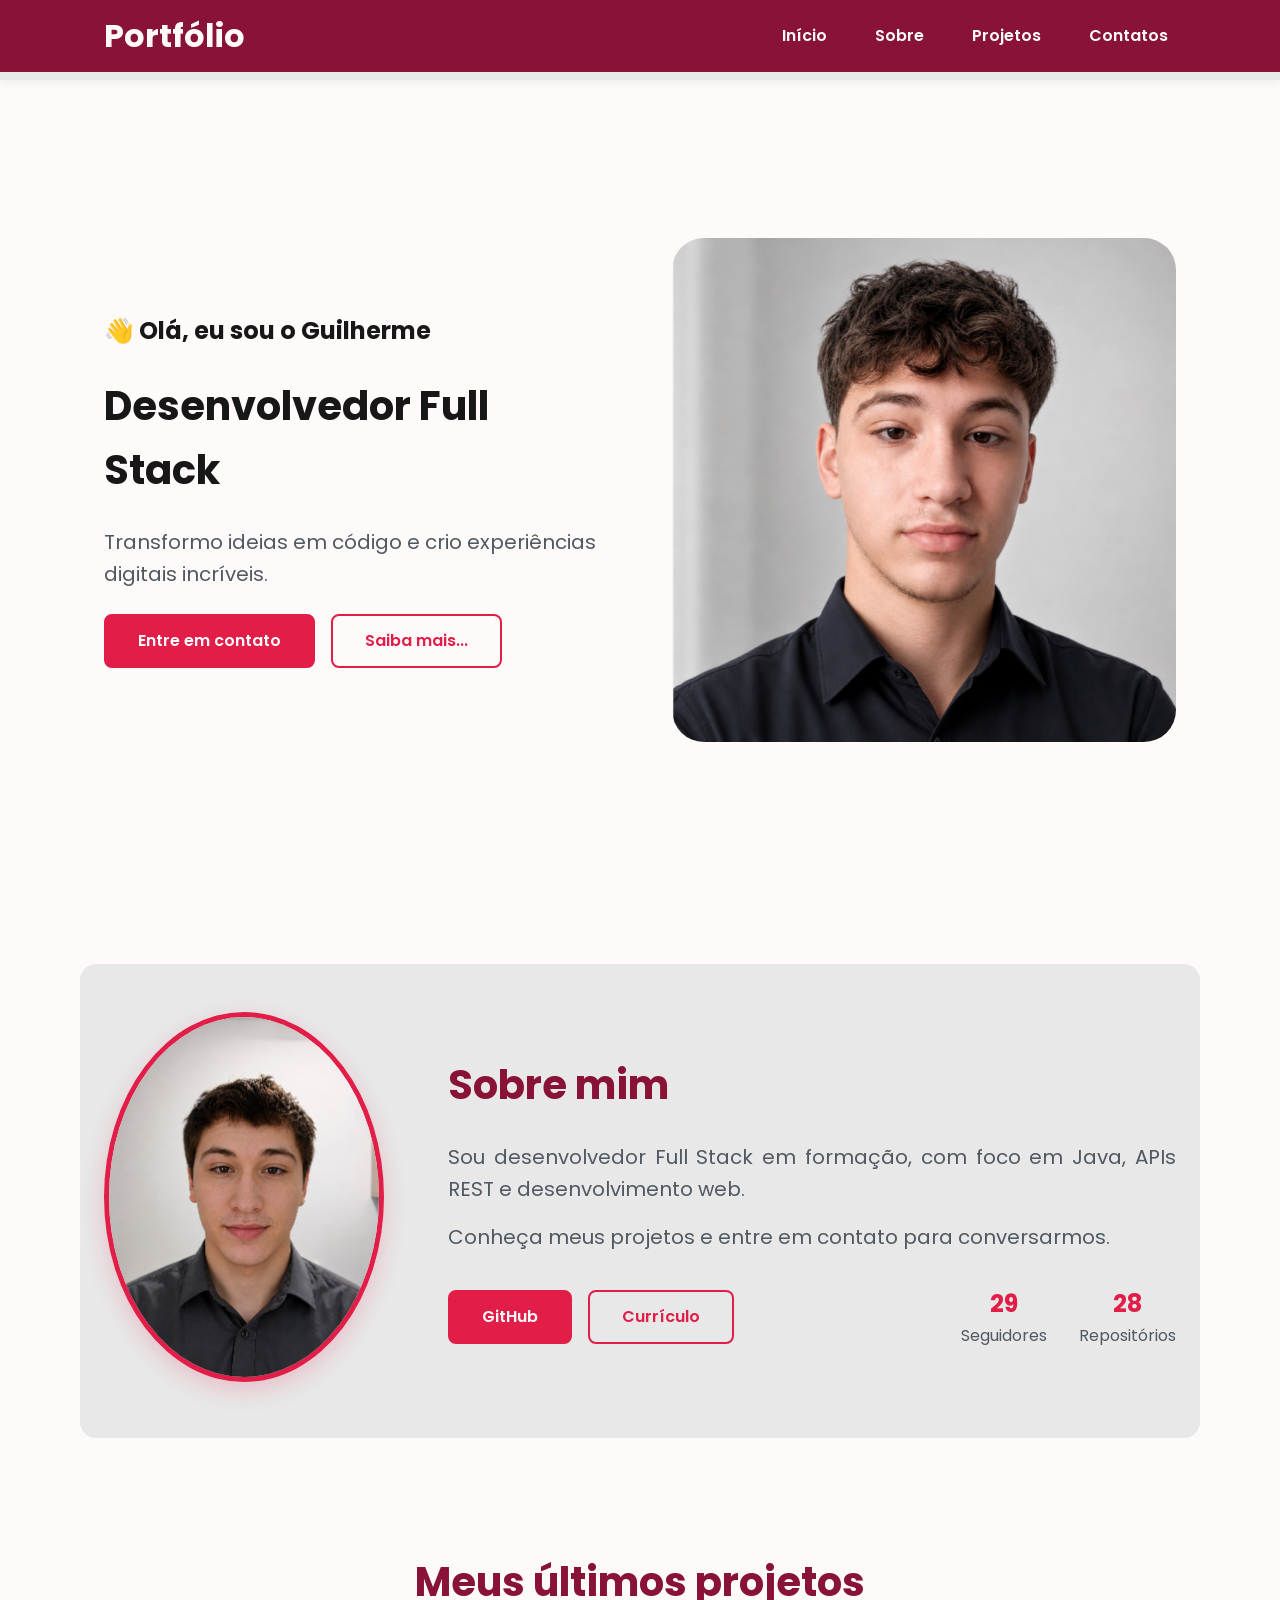
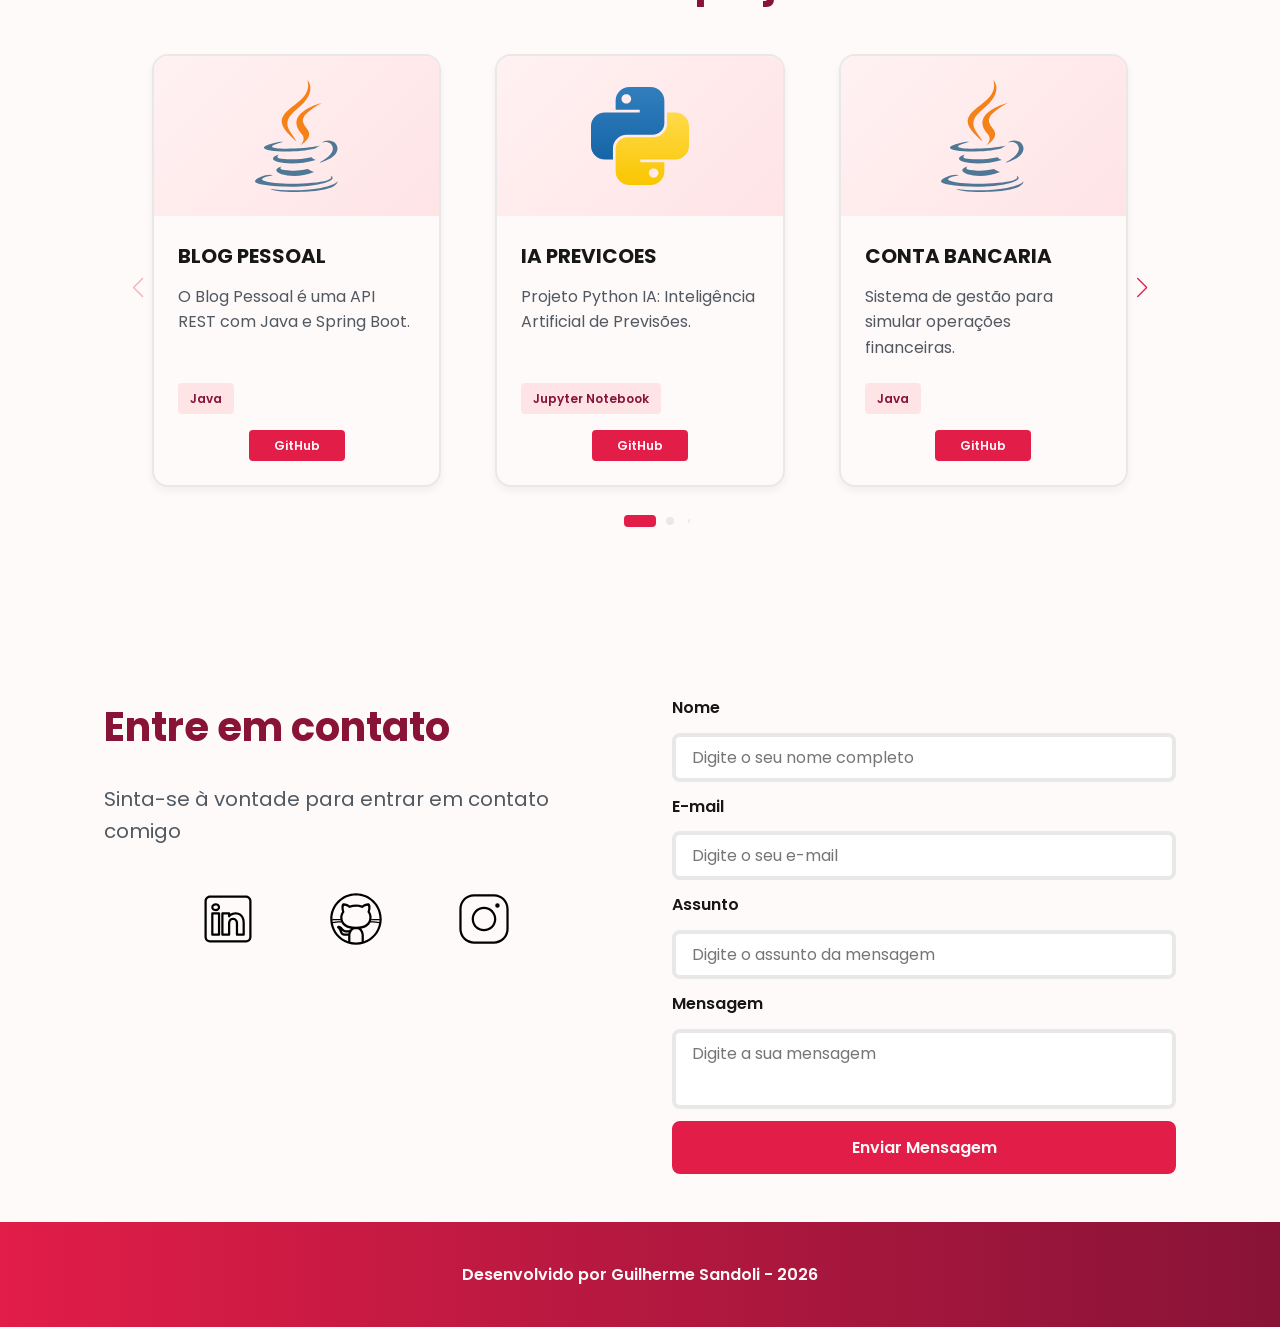
==== commit e42f49d4: "📱 Design: Atualiza responsividade do CSS e melhora a estrutura do HTML" ====
--- a/index.html
+++ b/index.html
@@ -1,289 +1,186 @@
 <!doctype html>
 <html lang="pt-br">
-	<head>
 
-    <!-- Fontes do Google -->
-    <link rel="preconnect" href="https://fonts.googleapis.com">
-    <link rel="preconnect" href="https://fonts.gstatic.com" crossorigin>
+<head>
 
-    <!-- Fonte do Google - Poppins -->
-    <link href="https://fonts.googleapis.com/css2?family=Poppins&display=swap" rel="stylesheet">
+  <!-- Fontes do Google -->
+  <link rel="preconnect" href="https://fonts.googleapis.com">
+  <link rel="preconnect" href="https://fonts.gstatic.com" crossorigin>
 
-		<meta charset="UTF-8" />
-		<meta
-			name="viewport"
-			content="width=device-width, initial-scale=1.0"
-		/>
+  <!-- Fonte do Google - Poppins -->
+  <link href="https://fonts.googleapis.com/css2?family=Poppins&display=swap" rel="stylesheet">
 
-		<meta name="author" content="Guilherme Sandoli" />
+  <meta charset="UTF-8" />
+  <meta name="viewport" content="width=device-width, initial-scale=1.0" />
 
-		<meta
-			name="description"
-			content="Portfólio Pessoal do Guilherme Sandoli, 
+  <meta name="author" content="Guilherme Sandoli" />
+
+  <meta name="description" content="Portfólio Pessoal do Guilherme Sandoli, 
                 desenvolvedor Full Stack especializado em criar experiências 
-                digitais incríveis. Conheça meus projetos e entre em contato."
-		/>
+                digitais incríveis. Conheça meus projetos e entre em contato." />
 
-		<meta name="robots" content="index, follow" />
+  <meta name="robots" content="index, follow" />
 
-		<link
-			rel="icon"
-			type="image/svg+xml"
-			href="./assets/img/favicon.svg"
-		/>
+  <link rel="icon" type="image/svg+xml" href="./assets/img/favicon.svg" />
 
-    <!-- CSS principal da página -->
-    <link rel="stylesheet" href="./assets/css/styles.css">
+  <!-- SWIPER CSS -->
+  <link rel="stylesheet" href="https://cdn.jsdelivr.net/npm/swiper@11/swiper-bundle.min.css">
 
-		<title>Portfólio do Guilherme</title>
-	</head>
-	<body>
-		<!-- Cabeçalho da Página -->
-		<header>
+  <!-- CSS principal da página -->
+  <link rel="stylesheet" href="./assets/css/styles.css">
 
-			<div class="menu-content">
+  <title>Portfólio do Guilherme</title>
+</head>
 
-				<!-- Título do cabeçalho -->
-				<a href="index.html" id="titulo">Portfólio</a>
+<body>
+  <!-- Cabeçalho da Página -->
+  <header>
 
-				<!-- Menu de Navegação -->
-				<nav>
-					<ul class="menu-list">
-						<li><a href="#hero">Início</a></li>
-						<li><a href="#about">Sobre</a></li>
-						<li><a href="#projects">Projetos</a></li>
-						<li><a href="#contacts">Contatos</a></li>
-					</ul>
-				</nav>
+    <div class="menu-content">
 
-			</div>
+      <!-- Título do cabeçalho -->
+      <a href="index.html" id="titulo">Portfólio</a>
 
-		</header>
+      <!-- Menu de Navegação -->
+      <nav>
+        <ul class="menu-list">
+          <li><a href="#hero">Início</a></li>
+          <li><a href="#about">Sobre</a></li>
+          <li><a href="#projects">Projetos</a></li>
+          <li><a href="#contacts">Contatos</a></li>
+        </ul>
+      </nav>
 
-		<!-- Seção Principal da Página -->
-		<main>
+    </div>
 
-			<!-- Seção Hero -->
-			<section id="hero" class="section-container hero-container">
+  </header>
 
-        <!-- Boas Vindas -->
-        <article class="hero-content">
+  <!-- Seção Principal da Página -->
+  <main>
 
-          <span>👋 Olá, eu sou o Guilherme</span>
-          <h1>Desenvolvedor Full Stack</h1>
-          <p>Transformo ideias em
-              código e crio experiências digitais incríveis.</p>
+    <!-- Seção Hero -->
+    <section id="hero" class="section-container hero-container">
 
-          <div class="buttons-container">
-            <a href="#contact" class="botao">Entre em contato</a>
-            <a href="#about" class="botao-outline">Saiba mais...</a>
-          </div>
+      <!-- Boas Vindas -->
+      <article class="hero-content">
 
-        </article>
+        <span>👋 Olá, eu sou o Guilherme</span>
+        <h1>Desenvolvedor Full Stack</h1>
+        <p>Transformo ideias em
+          código e crio experiências digitais incríveis.</p>
 
-        <!-- Imagem da Seção Hero -->
-        <figure class="hero-image">
-          <img 
-            src="./assets/img/fotoProfissional.png"
-            alt="Foto do autor do site"
-            class="float-animation"
-          >
-        </figure>
+        <div class="buttons-container">
+          <a href="#contacts" class="botao">Entre em contato</a>
+          <a href="#about" class="botao-outline">Saiba mais...</a>
+        </div>
 
-      </section>
+      </article>
 
-			<!-- Seção Sobre mim -->
-			<section id="about" class="section-container about-container">
+      <!-- Imagem da Seção Hero -->
+      <figure class="hero-image">
+        <img src="./assets/img/fotoProfissional.png" alt="Foto do autor do site" class="float-animation">
+      </figure>
 
-          <!-- Imagem da Seção About -->
-          <figure class="about-image">
-            <img
-              src="./assets/img/fotoProfissional1.png"
-              alt="Foto - Perfil do autor do site"
-            >
-          </figure>
+    </section>
 
-          <!-- Conteúdo da Seção About -->
-          <article class="about-content">
-            <h2>Sobre mim</h2>
-            <p>
-              Lorem ipsum dolor sit amet consectetur 
-              adipisicing elit. Hic minima quidem perferendis 
-              ut eius similique autem consectetur quisquam. 
-              Ducimus at molestias illo obcaecati animi pariatur 
-              voluptate eligendi fugit cupiditate nemo?
-            </p>
-            <p>
-              Mussum Ipsum, cacilds vidis litro abertis. 
-              Nec orci ornare consequat. Praesent lacinia 
-              ultrices consectetur. Sed non ipsum felis. 
-              Admodum accumsan disputationi eu sit. 
-              Vide electram sadipscing et per. 
-              Em pé sem cair, deitado sem dormir, 
-              sentado sem cochilar e fazendo pose. 
-              Praesent malesuada urna nisi, 
-              quis volutpat erat hendrerit non. 
-              Nam vulputate dapibus.
-            </p>
+    <!-- Seção Sobre mim -->
+    <section id="about" class="section-container about-container">
 
-            <!-- Links (GitHub + Curriculo) e Dados do GitHub-->
-            <div class="about-buttons-data">
 
-              <!-- Links -->
-              <div class="buttons-container">
-                <a href="#" target="_blank" class="botao">GitHub</a>
-                <a href="#" target="_blank" class="botao-outline">Currículo</a>
-              </div>
+    </section>
 
-              <!-- Dados - Repósitório Github -->
-              <div class="data-container">
+    <!-- Seção de Projetos -->
+    <section id="projects" class="section-container projects-container">
 
-                <!-- Numero de Seguidores -->
-                <div class="data-item">
-                  <span class="data-number">100</span>
-                  <span class="data-label">Seguidores</span>
-                </div>
+      <h2>Meus últimos projetos</h2>
 
-                <!-- Numero de Repositórios Públicos -->
-                <div class="data-item">
-                  <span class="data-number">10</span>
-                  <span class="data-label">Repositórios</span>
-                </div>
+      <!-- Swiper Container -->
+      <div class="swiper projects-swiper">
 
-              </div>
+        <div class="swiper-wrapper">
 
-            </div>
-          </article>
-
-      </section>
-
-			<!-- Seção de Projetos -->
-			<section id="projects" class="section-container projects-container">
-
-        <h2>Meus Projetos</h2>
-
-        <!-- Swiper Container -->
-        <div class="swiper projects-swiper">
-
-          <div class="swiper-wrapper">
-
-            <div class="swiper-slide">
-
-              <article class="project-card">
-
-                <!-- Ícone da Tecnologia padrão do projeto -->
-                <figure class="project-image">
-                  <img src="./assets/icons/languages/github.svg"
-                      alt="Ícone do GitHub"
-                  >
-                </figure>
-
-                <!-- Conteúdo do Projeto -->
-                <div class="project-content">
-
-                  <h3>Projeto GitHub</h3>
-                  <p>Projeto desenvolvido no GitHub</p>
-
-                  <!-- Tags do Projeto -->
-                  <div class="project-tags">
-                    <span class="tag">GitHub</span>
-                  </div>
-
-                  <!-- Links do Projeto -->
-                  <div class="project-buttons">
-                    <a href="#" target="_blank" class="botao botao-sm">
-                      GitHub
-                    </a>
-                    <a href="#" target="_blank" class="botao-outline botao-sm">
-                      Deploy
-                    </a>
-                  </div>
-
-                </div>
-
-              </article>
-
-            </div>
-
-          </div>
-
-          <!-- Botões de Navegação -->
-          <div class="swiper-button-next"></div>
-          <div class="swiper-button-prev"></div>
-
-          <!-- Paginação -->
-          <div class="swiper-pagination"></div>
+        
 
         </div>
 
-      </section>
+        <!-- Botões de Navegação -->
+        <div class="swiper-button-next"></div>
+        <div class="swiper-button-prev"></div>
 
-			<!-- Seção de Contatos -->
-			<section id="contacts" class="section-container contact-container">
+        <!-- Paginação -->
+        <div class="swiper-pagination"></div>
 
-        <!-- Redes Sociais -->
-        <article class="contact-info">
+      </div>
 
-          <h2>Entre em contato</h2>
-          <p>Sinta-se à vontade para entrar em contato comigo</p>
+    </section>
 
-          <!-- Links para as Redes Sociais -->
-          <div class="social-container">
+    <!-- Seção de Contatos -->
+    <section id="contacts" class="section-container contact-container">
 
-            <a href="https://www.linkedin.com/in/guisandoli/" target="_blank" class="social-icon" aria-label="LinkedIn">
-              <img
-                src="./assets/icons/social/linkedin.svg"
-                alt="Link para o LinkedIn"
-              >
-            </a>
+      <!-- Redes Sociais -->
+      <article class="contact-info">
 
-            <a href="https://github.com/guitxc" target="_blank" class="social-icon" aria-label="GitHub">
-              <img
-                src="./assets/icons/social/github.svg"
-                alt="Link para o GitHub"
-              >
-            </a>
+        <h2>Entre em contato</h2>
+        <p>Sinta-se à vontade para entrar em contato comigo</p>
 
-            <a href="https://www.instagram.com/gui.snd" target="_blank" class="social-icon" aria-label="Instagram">
-              <img
-                src="./assets/icons/social/instagram.svg"
-                alt="Link para o Instagram"
-              >
-            </a>
+        <!-- Links para as Redes Sociais -->
+        <div class="social-container">
 
-          </div>
-        </article>
+          <a href="https://www.linkedin.com/in/guisandoli/" target="_blank" class="social-icon" aria-label="LinkedIn">
+            <img src="./assets/icons/social/linkedin.svg" alt="Link para o LinkedIn">
+          </a>
+
+          <a href="https://github.com/guitxc" target="_blank" class="social-icon" aria-label="GitHub">
+            <img src="./assets/icons/social/github.svg" alt="Link para o GitHub">
+          </a>
+
+          <a href="https://www.instagram.com/gui.snd" target="_blank" class="social-icon" aria-label="Instagram">
+            <img src="./assets/icons/social/instagram.svg" alt="Link para o Instagram">
+          </a>
+
+        </div>
+      </article>
 
 
-        <!-- Formulário de Contato -->
-        <form id="formulario">
+      <!-- Formulário de Contato -->
+      <form id="formulario" action="https://formsubmit.co/22975ca200a794dda0c93c1955810172" method="POST">
 
-          <label for="nome">Nome</label>
-          <input id="nome" name="nome" type="text" placeholder="Digite o seu nome completo">
-          <span id="erro-nome"></span>
+        <input type="hidden" name="_next" value="http://127.0.0.1:5500/success.html">
+        <input type="hidden" name="_captcha" value="false">
 
-          <label for="email">E-mail</label>
-          <input id="email" name="email" type="text" placeholder="Digite o seu e-mail">
-          <span id="erro-email"></span>
+        <label for="nome">Nome</label>
+        <input id="nome" name="nome" type="text" placeholder="Digite o seu nome completo">
+        <span id="erro-nome"></span>
 
-          <label for="assunto">Assunto</label>
-          <input id="assunto" name="assunto" type="text" placeholder="Digite o assunto da mensagem">
-          <span id="erro-assunto"></span>
+        <label for="email">E-mail</label>
+        <input id="email" name="email" type="text" placeholder="Digite o seu e-mail">
+        <span id="erro-email"></span>
 
-          <label for="mensagem">Mensagem</label>
-          <textarea id="mensagem" name="mensagem" placeholder="Digite a sua mensagem"></textarea>
-          <span id="erro-mensagem"></span>
+        <label for="assunto">Assunto</label>
+        <input id="assunto" name="assunto" type="text" placeholder="Digite o assunto da mensagem">
+        <span id="erro-assunto"></span>
 
-          <button class="botao" type="submit">Enviar Mensagem</button>
+        <label for="mensagem">Mensagem</label>
+        <textarea id="mensagem" name="mensagem" placeholder="Digite a sua mensagem"></textarea>
+        <span id="erro-mensagem"></span>
 
-        </form>
+        <button class="botao" type="submit">Enviar Mensagem</button>
 
-      </section>
-		</main>
+      </form>
 
-		<!-- Rodapé da Pàgina -->
-		<footer>
-      Desenvolvido por Rafael Queiróz - 2026
-    </footer>
-	</body>
+    </section>
+  </main>
+
+  <!-- Rodapé da Pàgina -->
+  <footer>
+    Desenvolvido por Guilherme Sandoli - 2026
+  </footer>
+
+  <!-- SWIPER JS -->
+  <script src="https://cdn.jsdelivr.net/npm/swiper@11/swiper-bundle.min.js"></script>
+
+  <script src="./assets/js/script.js"></script>
+
+</body>
+
 </html>
--- a/assets/css/styles.css
+++ b/assets/css/styles.css
@@ -637,4 +637,296 @@
     font-size: var(--text-3xl);
     font-weight: 700;
     color: var(--purple-800);
-}+}
+
+@media screen and (max-width: 1024px) {
+    .section-container {
+        padding: var(--spacing-lg) var(--spacing-md);
+    }
+
+    .section-container h1 {
+        font-size: var(--text-3xl);
+    }
+
+    .section-container h2 {
+        font-size: var(--text-2xl);
+    }
+
+    .section-container p {
+        font-size: var(--text-base);
+    }
+
+    .section-container span {
+        font-size: var(--text-lg);
+    }
+
+    #titulo {
+        font-size: var(--text-xl);
+    }
+
+    .success-content h1 {
+        font-size: var(--text-3xl);
+    }
+
+    .success-content h2 {
+        font-size: var(--text-lg);
+    }
+
+    .hero-container {
+        flex-direction: column-reverse;
+        gap: var(--spacing-lg);
+        min-height: 60vh;
+        text-align: center;
+    }
+
+    .hero-content,
+    .hero-image {
+       width: 90%;
+    }
+
+    .hero-image img {
+        object-fit: cover;
+    }
+
+    .buttons-container {
+        justify-content: center;
+        width: 100%;
+    }
+
+    .hero-container .botao,
+    .hero-container .botao-outline {
+        padding: 0.75rem 1.5rem;
+        font-size: var(--text-base);
+        white-space: nowrap;
+    }
+
+    .about-container {
+        flex-direction: column;
+        gap: var(--spacing-lg);
+        margin: var(--spacing-lg);
+        padding: var(--spacing-lg);
+    }
+
+    .about-image {
+        display: flex;
+        flex: 1;
+        justify-content: center;
+        width: 100%;
+    }
+
+    .about-image img {
+        max-width: 16rem;
+        width: 100%;
+    }
+
+    .about-content {
+        width: 100%;
+    }
+
+    .about-buttons-data {
+        flex-direction: column;
+        gap: var(--spacing-md);
+        align-items: stretch;
+    }
+
+    .about-buttons-data .botao {
+        margin-right: 0;
+    }
+
+    .data-container {
+        justify-content: center;
+        width: 100%;
+    }
+
+    .projects-container {
+        margin: var(--spacing-sm) var(--spacing-lg);
+    }
+
+    .projects-swiper {
+        margin: 0%;
+        padding: var(--spacing-sm) var(--spacing-lg) 2.5rem;
+    }
+
+    .project-card {
+        width: 100%;
+        height: 30rem;
+        min-height: 30rem;
+        max-height: 30rem;
+        max-width: 100%;
+    }
+
+    .project-content {
+        display: flex;
+        flex-direction: column;
+        justify-content: space-between;
+        height: 100%;
+    }
+
+    .project-content p {
+        flex: 1;
+        overflow: hidden;
+    }
+
+    .project-tags {
+        min-height: 2.5rem;
+        align-items: flex-start;
+    }
+
+    .swiper-wrapper {
+        align-items: stretch;
+    }
+
+    .swiper-slide {
+        display: flex;
+        justify-content: center;
+        align-items: stretch;
+        height: auto;
+    }
+
+    .swiper-button-next,
+    .swiper-button-prev {
+        display: none;
+    }
+
+    .contact-container {
+        grid-template-columns: 1fr;
+        gap: var(--spacing-lg);
+        width: 90%;
+        margin: 0 auto;
+    }
+
+    .success-container {
+        padding: var(--spacing-xl) var(--spacing-md);
+        min-height: calc(100vh - 10rem);
+    }
+
+    .success-content {
+        gap: var(--spacing-lg);
+        max-width: 35rem;
+    }
+
+    .success-icon {
+        width: 6rem;
+        height: 6rem;
+    }
+
+    .success-icon img {
+        width: 5rem;
+        height: 5rem;
+    }
+  }
+
+  @media screen and (max-width: 768px) {
+    header {
+      height: 4rem;
+    }
+
+    .menu-content {
+      padding: 0 var(--spacing-sm);
+    }
+
+    .menu-list {
+      display: none;
+    }
+
+    .section-container {
+      width: 100%;
+      padding: var(--spacing-lg) var(--spacing-sm);
+    }
+
+    .hero-container {
+      min-height: auto;
+      padding-top: var(--spacing-xl);
+      padding-bottom: var(--spacing-xl);
+    }
+
+    .hero-content,
+    .hero-image {
+      width: 100%;
+    }
+
+    .hero-content h1 {
+      font-size: var(--text-2xl);
+    }
+
+    .hero-content p,
+    .about-content p,
+    .contact-info p {
+      font-size: var(--text-base);
+    }
+
+    .buttons-container {
+      flex-wrap: wrap;
+    }
+
+    .hero-container .botao,
+    .hero-container .botao-outline,
+    .about-buttons-data .botao,
+    .about-buttons-data .botao-outline {
+      flex: 1 1 10rem;
+    }
+
+    .about-container {
+      width: auto;
+      margin: var(--spacing-lg) var(--spacing-sm);
+      padding: var(--spacing-md);
+    }
+
+    .about-content h2,
+    .projects-container h2,
+    .contact-info h2 {
+      font-size: var(--text-2xl);
+    }
+
+    .about-content p {
+      text-align: left;
+    }
+
+    .about-buttons-data {
+      align-items: stretch;
+    }
+
+    .about-buttons-data .buttons-container {
+      width: 100%;
+    }
+
+    .data-container {
+      gap: var(--spacing-md);
+    }
+
+    .projects-container {
+      margin: var(--spacing-lg) 0;
+    }
+
+    .projects-swiper {
+      padding-right: 0;
+      padding-left: 0;
+    }
+
+    .project-card {
+      min-height: 28rem;
+      height: auto;
+    }
+
+    .contact-container {
+      width: 100%;
+    }
+
+    .social-container {
+      gap: var(--spacing-md);
+    }
+
+    .social-icon {
+      width: 4rem;
+      height: 4rem;
+    }
+
+    form input,
+    form textarea {
+      font-size: var(--text-base);
+    }
+
+    footer {
+      padding: var(--spacing-lg) var(--spacing-sm);
+    }
+  }
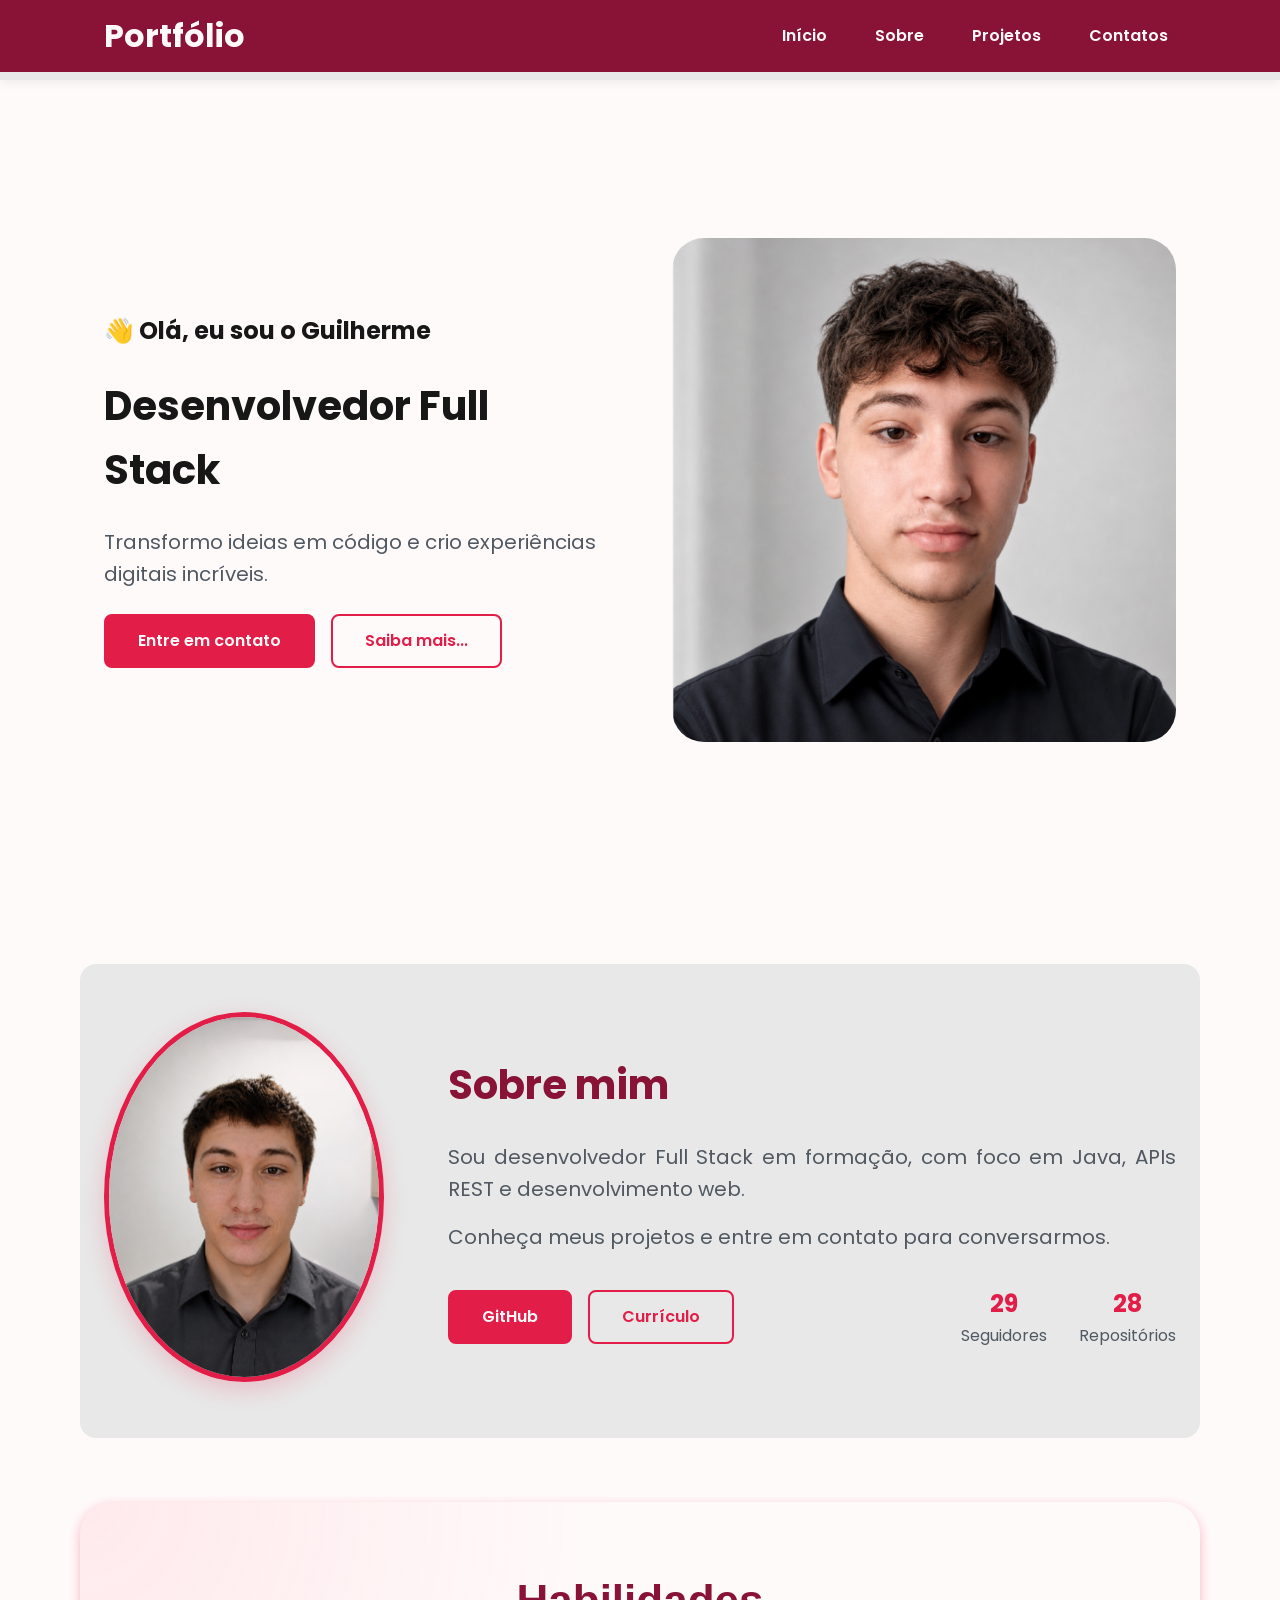
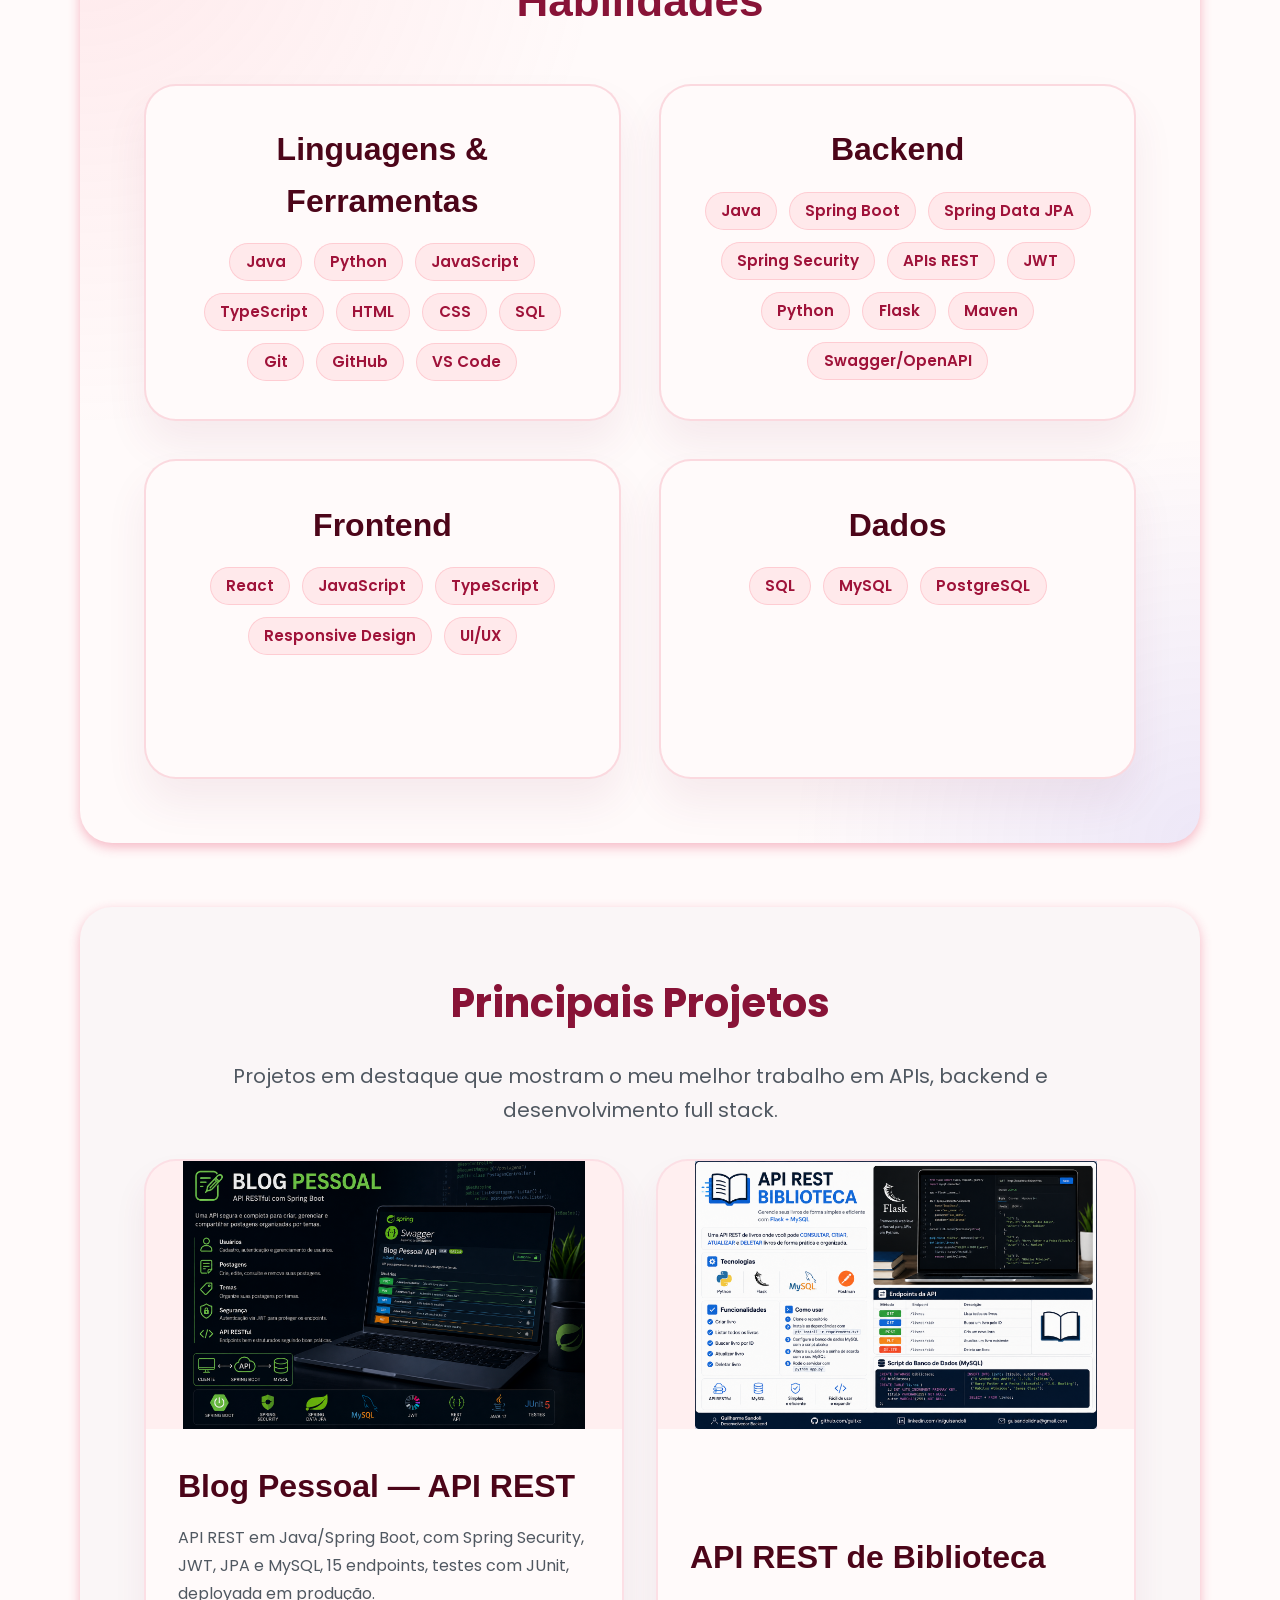
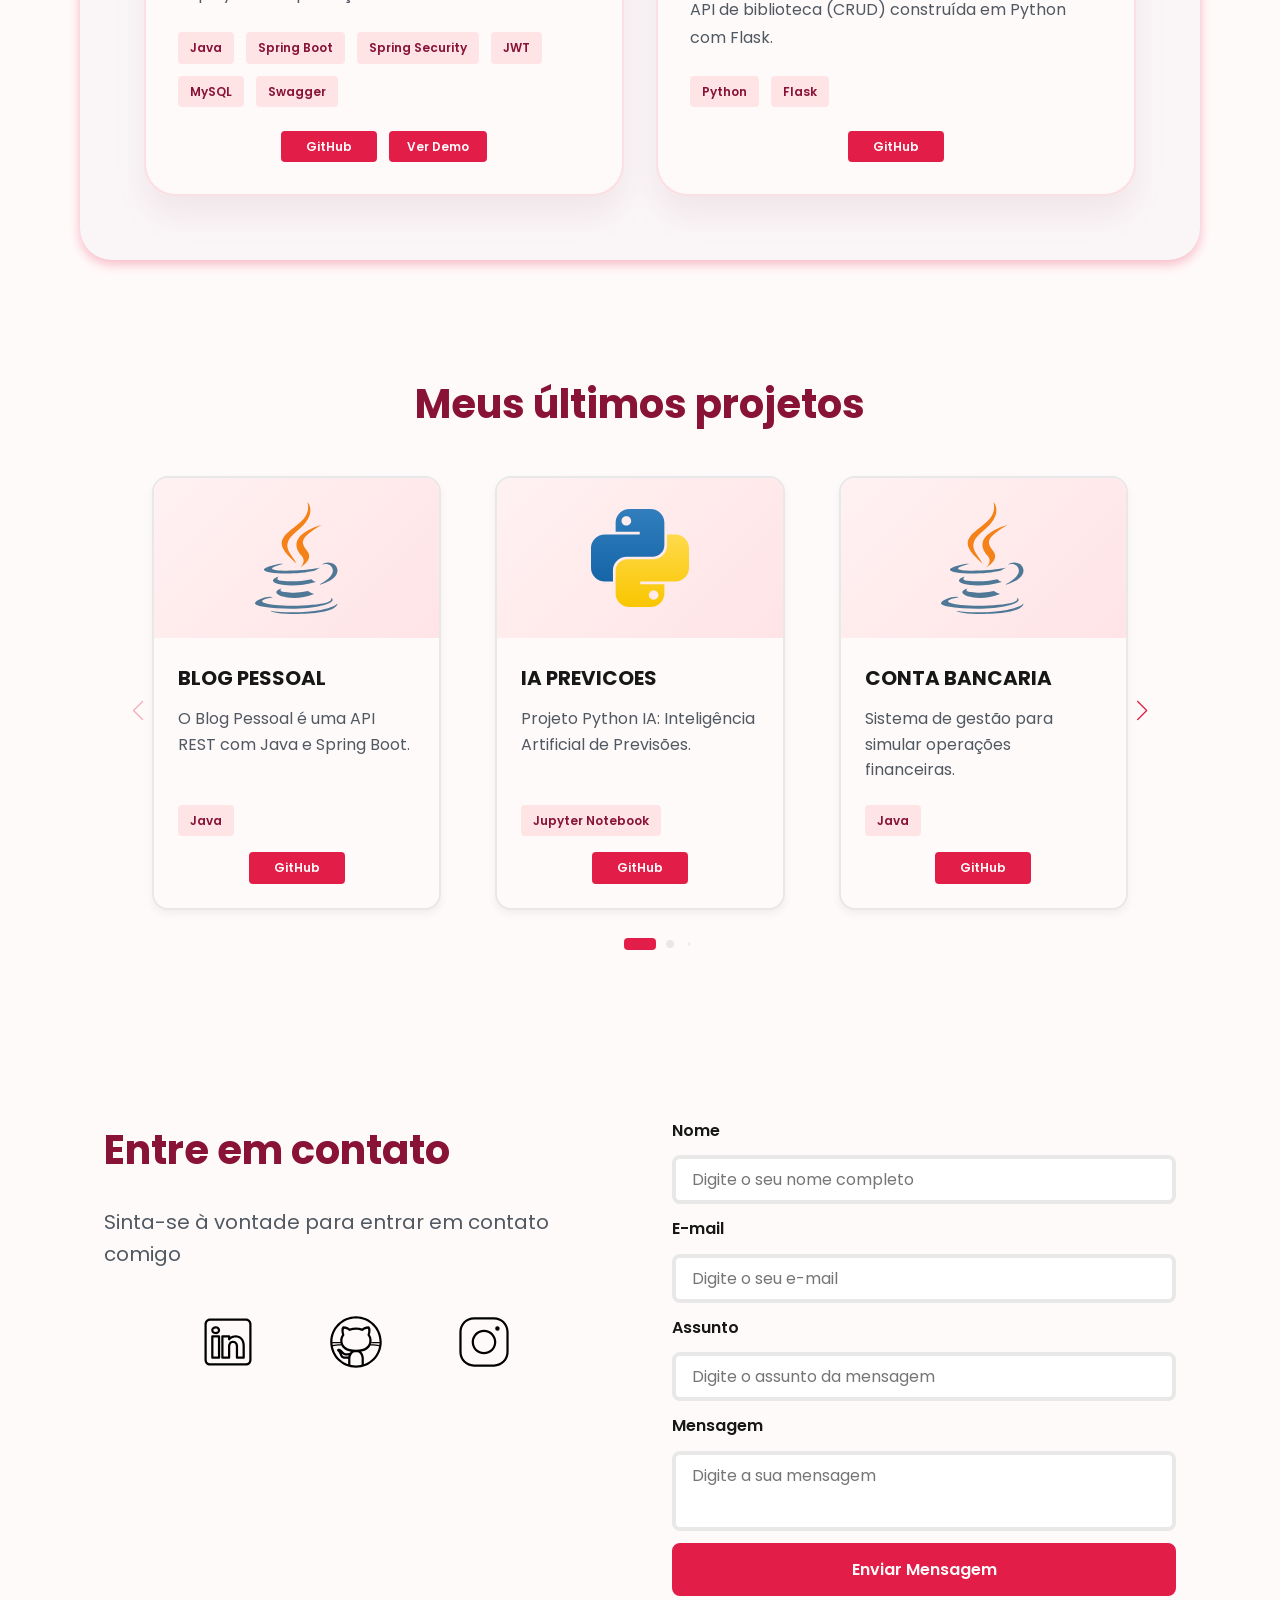
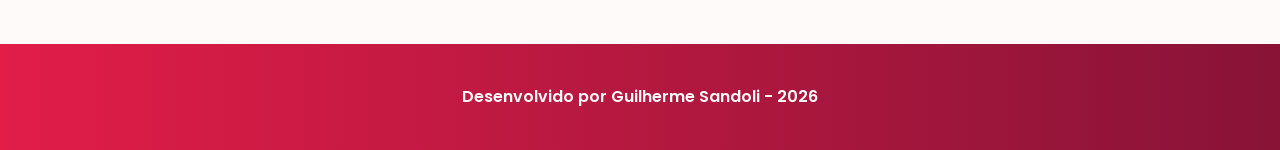
==== commit b785a1e5: "📱 Design: Adiciona seções de habilidades e projetos em destaque com estilo e responsividade" ====
--- a/index.html
+++ b/index.html
@@ -89,6 +89,74 @@
 
     </section>
 
+    <!-- Seção de Habilidades -->
+    <section id="skills" class="section-container skills-container">
+      <h2>Habilidades</h2>
+      <div class="skills-grid">
+          <article class="skill-card">
+            <h3>Linguagens & Ferramentas</h3>
+          <ul>
+            <li class="skill-chip">Java</li>
+            <li class="skill-chip">Python</li>
+            <li class="skill-chip">JavaScript</li>
+            <li class="skill-chip">TypeScript</li>
+            <li class="skill-chip">HTML</li>
+            <li class="skill-chip">CSS</li>
+            <li class="skill-chip">SQL</li>
+            <li class="skill-chip">Git</li>
+            <li class="skill-chip">GitHub</li>
+            <li class="skill-chip">VS Code</li>
+          </ul>
+        </article>
+
+        <article class="skill-card">
+          <h3>Backend</h3>
+          <ul>
+            <li class="skill-chip">Java</li>
+            <li class="skill-chip">Spring Boot</li>
+            <li class="skill-chip">Spring Data JPA</li>
+            <li class="skill-chip">Spring Security</li>
+            <li class="skill-chip">APIs REST</li>
+            <li class="skill-chip">JWT</li>
+            <li class="skill-chip">Python</li>
+            <li class="skill-chip">Flask</li>
+            <li class="skill-chip">Maven</li>
+            <li class="skill-chip">Swagger/OpenAPI</li>
+          </ul>
+        </article>
+
+        <article class="skill-card">
+          <h3>Frontend</h3>
+          <ul>
+            <li class="skill-chip">React</li>
+            <li class="skill-chip">JavaScript</li>
+            <li class="skill-chip">TypeScript</li>
+            <li class="skill-chip">Responsive Design</li>
+            <li class="skill-chip">UI/UX</li>
+          </ul>
+        </article>
+
+        <article class="skill-card">
+          <h3>Dados</h3>
+          <ul>
+            <li class="skill-chip">SQL</li>
+            <li class="skill-chip">MySQL</li>
+            <li class="skill-chip">PostgreSQL</li>
+          </ul>
+        </article>
+
+      </div>
+    </section>
+
+    <!-- Seção de Principais Projetos -->
+    <section id="featured-projects" class="section-container featured-projects-container">
+      <div class="section-header">
+        <h2>Principais Projetos</h2>
+        <p>Projetos em destaque que mostram o meu melhor trabalho em APIs, backend e desenvolvimento full stack.</p>
+      </div>
+      <div class="featured-projects-grid"></div>
+    </section>
+
     <!-- Seção de Projetos -->
     <section id="projects" class="section-container projects-container">
 
--- a/assets/css/styles.css
+++ b/assets/css/styles.css
@@ -336,6 +336,182 @@
     color: var(--gray-400);
 }
 
+/* Skills */
+
+.skills-container {
+  scroll-margin-top: 3rem;
+  margin: var(--spacing-2xl) auto;
+  padding: var(--spacing-2xl);
+  border-radius: var(--radius-xl);
+  background: radial-gradient(circle at top left, rgba(251, 113, 133, 0.12), transparent 36%),
+    radial-gradient(circle at bottom right, rgba(79, 70, 229, 0.1), transparent 28%),
+    var(--white);
+  box-shadow: var(--shadow-md);
+}
+
+.skills-container h2 {
+  margin-bottom: var(--spacing-lg);
+  font-size: 2.75rem;
+  font-weight: 800;
+  color: var(--purple-800);
+  text-align: center;
+}
+
+.skills-grid {
+  display: grid;
+  grid-template-columns: repeat(auto-fit, minmax(22rem, 1fr));
+  justify-content: center;
+  gap: calc(var(--spacing-lg) * 1.2);
+  margin-top: var(--spacing-xl);
+}
+
+.skill-card {
+  min-height: 20rem;
+  padding: calc(var(--spacing-lg) * 1.2);
+  border: 0.15rem solid rgba(226, 29, 72, 0.15);
+  border-radius: var(--radius-xl);
+  background-color: var(--white);
+  box-shadow: 0 1.5rem 2.5rem rgba(142, 45, 85, 0.08);
+  text-align: center;
+  transition: transform 0.35s ease, box-shadow 0.35s ease;
+  display: flex;
+  flex-direction: column;
+  justify-content: flex-start;
+  align-items: center;
+}
+
+.skill-card:hover {
+  transform: translateY(-0.5rem);
+  box-shadow: 0 2rem 3rem rgba(142, 45, 85, 0.18);
+}
+
+.skill-card h3 {
+  margin-bottom: 1rem;
+  font-size: var(--text-2xl);
+  font-weight: 800;
+  color: var(--purple-900);
+}
+
+.skill-card ul {
+  list-style: none;
+  display: flex;
+  flex-wrap: wrap;
+  justify-content: center;
+  gap: 0.75rem;
+  padding: 0;
+  margin: 0;
+}
+
+.skill-card li {
+  display: inline-flex;
+  align-items: center;
+  padding: 0.65rem 0.95rem;
+  border-radius: 999px;
+  background-color: rgba(251, 113, 133, 0.12);
+  color: var(--purple-700);
+  font-weight: 600;
+  font-size: 0.95rem;
+  line-height: 1;
+  border: 1px solid rgba(251, 113, 133, 0.25);
+}
+
+/* Featured Projects */
+
+.featured-projects-container {
+  scroll-margin-top: 3rem;
+  margin: var(--spacing-2xl) auto;
+  padding: var(--spacing-2xl);
+  background-color: #faf6f7;
+  border-radius: var(--radius-xl);
+  box-shadow: var(--shadow-md);
+}
+
+.featured-projects-container .section-header {
+  max-width: 52rem;
+  margin: 0 auto 2rem;
+  text-align: center;
+}
+
+.featured-projects-container .section-header h2 {
+  margin-bottom: var(--spacing-md);
+  font-size: var(--text-3xl);
+  font-weight: 700;
+  color: var(--purple-800);
+}
+
+.featured-projects-container .section-header p {
+  font-size: var(--text-lg);
+  color: var(--gray-400);
+  line-height: 1.7;
+  margin-top: var(--spacing-sm);
+}
+
+.featured-projects-grid {
+  display: grid;
+  grid-template-columns: repeat(auto-fit, minmax(22rem, 1fr));
+  gap: var(--spacing-lg);
+}
+
+.featured-project-card {
+  display: flex;
+  flex-direction: column;
+  justify-content: space-between;
+  min-height: 100%;
+  background-color: var(--white);
+  border: 0.15rem solid rgba(226, 29, 72, 0.12);
+  border-radius: var(--radius-xl);
+  box-shadow: 0 1.25rem 2rem rgba(142, 45, 85, 0.08);
+  overflow: hidden;
+}
+
+.featured-project-image {
+  width: 100%;
+  aspect-ratio: 16 / 9;
+  overflow: hidden;
+}
+
+.featured-project-image img {
+  width: 100%;
+  height: 100%;
+  object-fit: contain;
+  background-color: rgba(251, 113, 133, 0.08);
+  display: block;
+}
+
+.featured-project-body {
+  display: flex;
+  flex-direction: column;
+  gap: var(--spacing-md);
+  padding: var(--spacing-lg);
+  min-height: 1px;
+}
+
+.featured-project-body h3 {
+  font-size: var(--text-2xl);
+  font-weight: 800;
+  color: var(--purple-900);
+  margin-bottom: 0.75rem;
+}
+
+.featured-project-body p {
+  color: var(--gray-400);
+  line-height: 1.75;
+  margin-bottom: 0;
+}
+
+.featured-project-card .project-tags {
+  display: flex;
+  flex-wrap: wrap;
+  gap: 0.75rem;
+}
+
+.featured-project-card .project-buttons {
+  display: flex;
+  flex-wrap: wrap;
+  gap: 0.75rem;
+  margin-top: auto;
+}
+
 /* Projects */
 
 .projects-container {
@@ -742,6 +918,10 @@
         margin: var(--spacing-sm) var(--spacing-lg);
     }
 
+    .skills-grid {
+        grid-template-columns: repeat(2, minmax(0, 1fr));
+    }
+
     .projects-swiper {
         margin: 0%;
         padding: var(--spacing-sm) var(--spacing-lg) 2.5rem;
@@ -912,6 +1092,10 @@
       width: 100%;
     }
 
+    .skills-grid {
+      grid-template-columns: 1fr;
+    }
+
     .social-container {
       gap: var(--spacing-md);
     }
